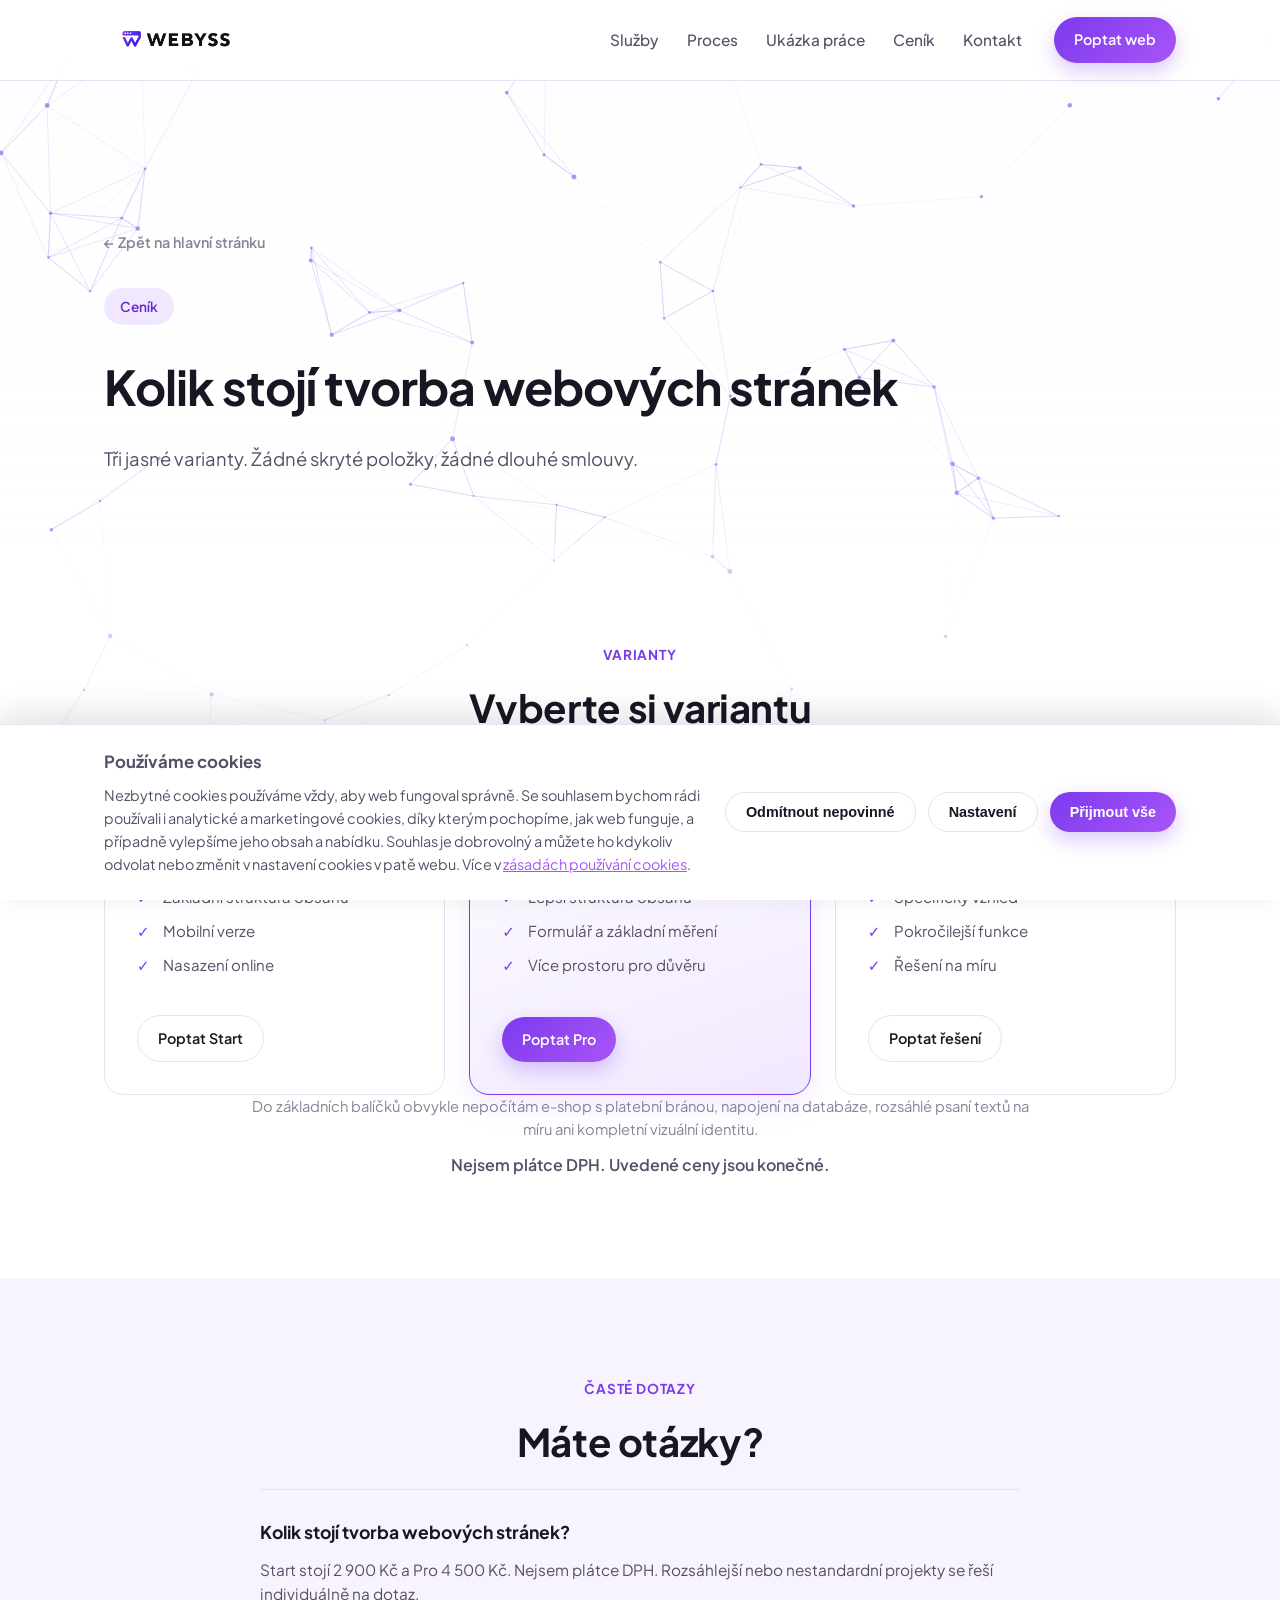
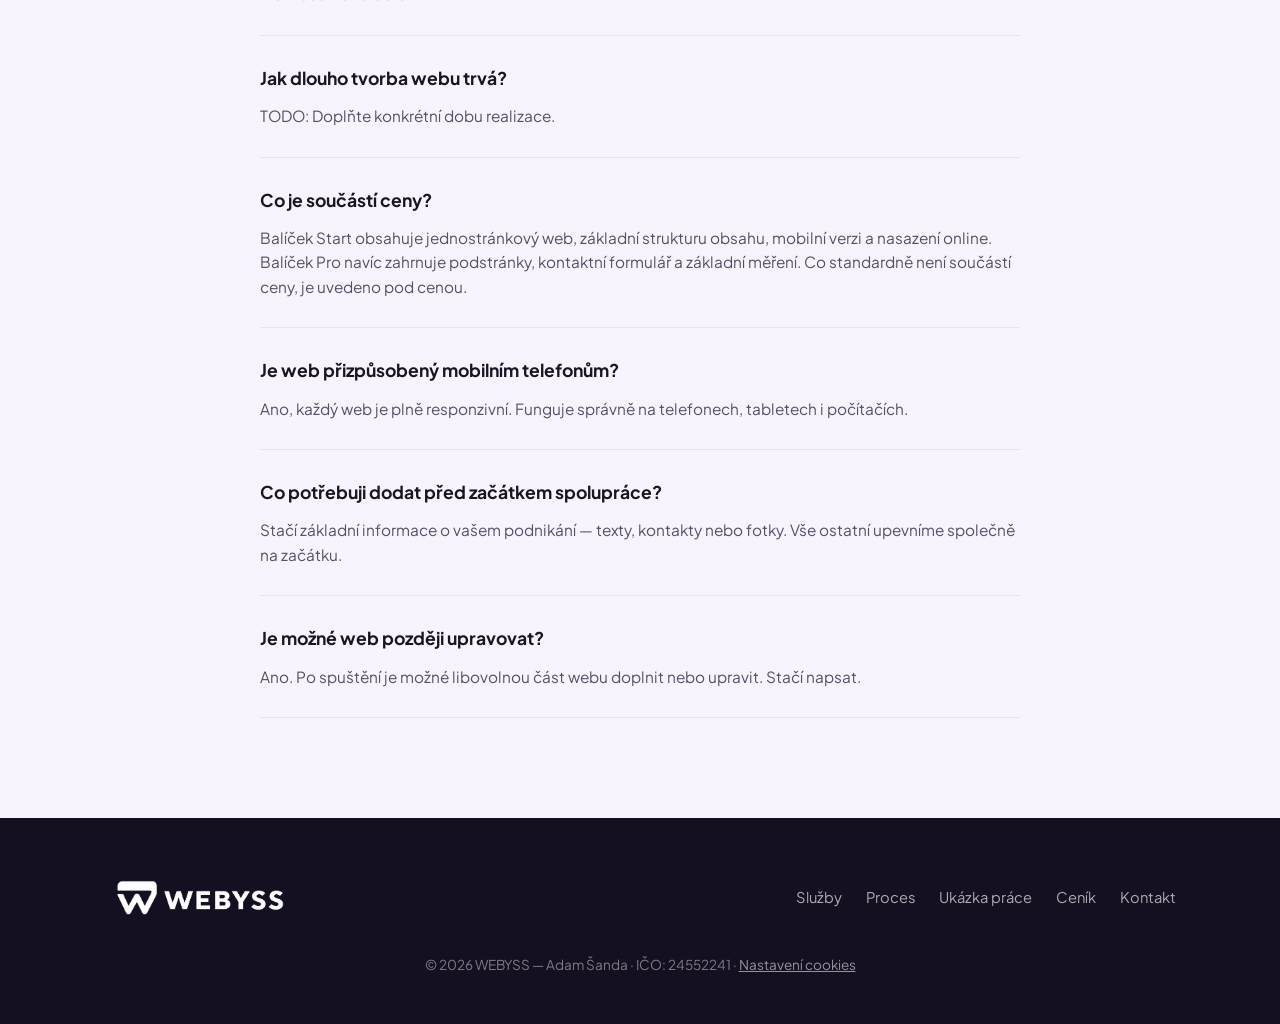
==== cenik.html @ 781b8479 "Update WEBYSS branding and favicon" ====
<!DOCTYPE html>
<html lang="cs">
<head>
<meta charset="UTF-8">
<meta name="viewport" content="width=device-width, initial-scale=1.0">
<title>Ceník tvorby webových stránek | WEBYSS</title>
<meta name="description" content="Přehledný ceník tvorby webových stránek — Start od 2 900 Kč, Pro od 4 500 Kč a řešení na míru. Nejsem plátce DPH.">
<link rel="canonical" href="https://webyss.cz/cenik.html">
<link rel="icon" href="favicon.ico" sizes="any">
<meta property="og:type" content="website">
<meta property="og:site_name" content="WEBYSS">
<meta property="og:title" content="Ceník tvorby webových stránek | WEBYSS">
<meta property="og:description" content="Přehledný ceník tvorby webových stránek — Start od 2 900 Kč, Pro od 4 500 Kč a řešení na míru. Nejsem plátce DPH.">
<meta property="og:url" content="https://webyss.cz/cenik.html">
<meta property="og:image" content="https://webyss.cz/logo-full.png">
<meta property="og:locale" content="cs_CZ">
<meta name="twitter:card" content="summary_large_image">
<meta name="twitter:title" content="Ceník tvorby webových stránek | WEBYSS">
<meta name="twitter:description" content="Přehledný ceník tvorby webových stránek — Start od 2 900 Kč, Pro od 4 500 Kč a řešení na míru. Nejsem plátce DPH.">
<meta name="twitter:image" content="https://webyss.cz/logo-full.png">
<link rel="preconnect" href="https://fonts.googleapis.com">
<link rel="preconnect" href="https://fonts.gstatic.com" crossorigin>
<link rel="preload" href="https://fonts.googleapis.com/css2?family=Plus+Jakarta+Sans:wght@400;500;600;700;800&display=swap" as="style" onload="this.onload=null;this.rel='stylesheet'">
<noscript><link rel="stylesheet" href="https://fonts.googleapis.com/css2?family=Plus+Jakarta+Sans:wght@400;500;600;700;800&display=swap"></noscript>
<link rel="stylesheet" href="styles.css">
<script type="application/ld+json">
{
  "@context": "https://schema.org",
  "@graph": [
    {
      "@type": "BreadcrumbList",
      "itemListElement": [
        {"@type": "ListItem", "position": 1, "name": "WEBYSS", "item": "https://webyss.cz/"},
        {"@type": "ListItem", "position": 2, "name": "Ceník", "item": "https://webyss.cz/cenik.html"}
      ]
    },
    {
      "@type": "OfferCatalog",
      "name": "Ceník tvorby webových stránek",
      "provider": {"@id": "https://webyss.cz/#business"},
      "url": "https://webyss.cz/cenik.html",
      "itemListElement": [
        {
          "@type": "Offer",
          "name": "Start",
          "description": "Jednostránkový web, základní struktura obsahu, mobilní verze, nasazení online",
          "priceSpecification": {
            "@type": "PriceSpecification",
            "price": "2900",
            "priceCurrency": "CZK",
            "valueAddedTaxIncluded": true
          }
        },
        {
          "@type": "Offer",
          "name": "Pro",
          "description": "Homepage a podstránky, lepší struktura obsahu, formulář, základní měření a více prostoru pro důvěru",
          "priceSpecification": {
            "@type": "PriceSpecification",
            "price": "4500",
            "priceCurrency": "CZK",
            "valueAddedTaxIncluded": true
          }
        },
        {
          "@type": "Offer",
          "name": "Individuál",
          "description": "Více stránek, specifický vzhled, pokročilejší funkce, řešení na míru"
        }
      ]
    },
    {
      "@type": "FAQPage",
      "url": "https://webyss.cz/cenik.html",
      "mainEntity": [
        {
          "@type": "Question",
          "name": "Kolik stojí tvorba webových stránek?",
          "acceptedAnswer": {
            "@type": "Answer",
            "text": "Start stojí 2 900 Kč a Pro 4 500 Kč. Nejsem plátce DPH. Individuální řešení jsou na dotaz."
          }
        },
        {
          "@type": "Question",
          "name": "Jak dlouho tvorba webu trvá?",
          "acceptedAnswer": {
            "@type": "Answer",
            "text": "TODO: Doplňte konkrétní dobu realizace."
          }
        },
        {
          "@type": "Question",
          "name": "Co je součástí ceny?",
          "acceptedAnswer": {
            "@type": "Answer",
            "text": "Balíček Start obsahuje jednostránkový web, základní strukturu obsahu, mobilní verzi a nasazení online. Balíček Pro navíc zahrnuje podstránky, kontaktní formulář a základní měření."
          }
        },
        {
          "@type": "Question",
          "name": "Je web přizpůsobený mobilním telefonům?",
          "acceptedAnswer": {
            "@type": "Answer",
            "text": "Ano, každý web je plně responzivní a funguje správně na telefonech, tabletech i počítačích."
          }
        },
        {
          "@type": "Question",
          "name": "Co potřebuji dodat před začátkem spolupráce?",
          "acceptedAnswer": {
            "@type": "Answer",
            "text": "Stačí zaslat texty, kontakty, fotky nebo jen základní informace o vašem podnikání."
          }
        },
        {
          "@type": "Question",
          "name": "Je možné web později upravovat?",
          "acceptedAnswer": {
            "@type": "Answer",
            "text": "Ano, po spuštění je možné web doplnit nebo přepsat libovolnou část. Stačí napsat."
          }
        }
      ]
    }
  ]
}
</script>
</head>
<body>

<canvas id="network-bg" aria-hidden="true"></canvas>

<header class="site-header" id="top">
  <div class="container header-inner">
    <a href="/" class="logo" aria-label="WEBYSS">
      <img class="logo-image logo-image-compact" src="logo-full-compact.png" alt="WEBYSS" width="240" height="64" decoding="async">
    </a>
    <nav class="main-nav" id="main-nav">
      <a href="sluzby.html">Služby</a>
      <a href="proces.html">Proces</a>
      <a href="/#ukazka">Ukázka práce</a>
      <a href="cenik.html">Ceník</a>
      <a href="/#kontakt">Kontakt</a>
    </nav>
    <a href="/#kontakt" class="btn btn-primary btn-small header-cta">Poptat web</a>
    <button class="nav-toggle" id="nav-toggle" aria-label="Otevřít menu" aria-expanded="false">
      <span></span><span></span><span></span>
    </button>
  </div>
</header>

<main>

  <!-- ÚVOD STRÁNKY -->
  <section class="page-header">
    <div class="container">
      <a href="/" class="back-link">← Zpět na hlavní stránku</a>
      <p class="eyebrow">Ceník</p>
      <h1>Kolik stojí tvorba webových stránek</h1>
      <p class="hero-lead">
        Tři jasné varianty. Žádné skryté položky, žádné dlouhé smlouvy.
      </p>
    </div>
  </section>

  <!-- CENÍK -->
  <section class="section">
    <div class="container">
      <p class="section-tag center">Varianty</p>
      <h2 class="center">Vyberte si variantu</h2>
      <div class="grid grid-3 pricing">
        <div class="card price-card">
          <h3>Start</h3>
          <p class="price">2 900 Kč <span></span></p>
          <ul class="check-list">
            <li>Jednostránkový web</li>
            <li>Základní struktura obsahu</li>
            <li>Mobilní verze</li>
            <li>Nasazení online</li>
          </ul>
          <a href="/#kontakt" class="btn btn-ghost btn-small">Poptat Start</a>
        </div>
        <div class="card price-card price-featured">
          <span class="badge">Nejčastější volba</span>
          <h3>Pro</h3>
          <p class="price">4 500 Kč <span></span></p>
          <ul class="check-list">
            <li>Homepage + podstránky</li>
            <li>Lepší struktura obsahu</li>
            <li>Formulář a základní měření</li>
            <li>Více prostoru pro důvěru</li>
          </ul>
          <a href="/#kontakt" class="btn btn-primary btn-small">Poptat Pro</a>
        </div>
        <div class="card price-card">
          <h3>Individuál</h3>
          <p class="price">Na dotaz</p>
          <ul class="check-list">
            <li>Více stránek</li>
            <li>Specifický vzhled</li>
            <li>Pokročilejší funkce</li>
            <li>Řešení na míru</li>
          </ul>
          <a href="/#kontakt" class="btn btn-ghost btn-small">Poptat řešení</a>
        </div>
      </div>
      <p class="not-included">
        Do základních balíčků obvykle nepočítám e-shop s platební bránou, napojení
        na databáze, rozsáhlé psaní textů na míru ani kompletní vizuální identitu.
      </p>
      <p class="pricing-note">Nejsem plátce DPH. Uvedené ceny jsou konečné.</p>
    </div>
  </section>
  <!-- FAQ -->
  <section class="section section-alt" id="faq">
    <div class="container">
      <p class="section-tag center">Časté dotazy</p>
      <h2 class="center">Máte otázky?</h2>
      <div class="faq-list">
        <div class="faq-item">
          <h3>Kolik stojí tvorba webových stránek?</h3>
          <p>Start stojí 2 900 Kč a Pro 4 500 Kč. Nejsem plátce DPH. Rozsáhlejší nebo nestandardní projekty se řeší individuálně na dotaz.</p>
        </div>
        <div class="faq-item">
          <h3>Jak dlouho tvorba webu trvá?</h3>
          <p>TODO: Doplňte konkrétní dobu realizace.</p>
        </div>
        <div class="faq-item">
          <h3>Co je součástí ceny?</h3>
          <p>Balíček Start obsahuje jednostránkový web, základní strukturu obsahu, mobilní verzi a nasazení online. Balíček Pro navíc zahrnuje podstránky, kontaktní formulář a základní měření. Co standardně není součástí ceny, je uvedeno pod cenou.</p>
        </div>
        <div class="faq-item">
          <h3>Je web přizpůsobený mobilním telefonům?</h3>
          <p>Ano, každý web je plně responzivní. Funguje správně na telefonech, tabletech i počítačích.</p>
        </div>
        <div class="faq-item">
          <h3>Co potřebuji dodat před začátkem spolupráce?</h3>
          <p>Stačí základní informace o vašem podnikání — texty, kontakty nebo fotky. Vše ostatní upevníme společně na začátku.</p>
        </div>
        <div class="faq-item">
          <h3>Je možné web později upravovat?</h3>
          <p>Ano. Po spuštění je možné libovolnou část webu doplnit nebo upravit. Stačí napsat.</p>
        </div>
      </div>
    </div>
  </section>
</main>

<footer class="site-footer">
  <div class="container footer-inner">
    <a href="/" class="logo" aria-label="WEBYSS">
      <img class="logo-image logo-image-full" src="logo-full.png" alt="WEBYSS" width="480" height="128" decoding="async">
    </a>
    <nav class="footer-nav">
      <a href="sluzby.html">Služby</a>
      <a href="proces.html">Proces</a>
      <a href="/#ukazka">Ukázka práce</a>
      <a href="cenik.html">Ceník</a>
      <a href="/#kontakt">Kontakt</a>
    </nav>
    <p class="footer-meta">
      © 2026 WEBYSS — Adam Šanda · IČO: 24552241
      · <button type="button" class="footer-link-btn" id="open-cookie-settings">Nastavení cookies</button>
    </p>
  </div>
</footer>

<!-- COOKIE LIŠTA -->
<div class="cookie-banner" id="cookie-banner" role="dialog" aria-live="polite" aria-labelledby="cookie-banner-title" hidden>
  <div class="cookie-banner-inner">
    <div class="cookie-banner-text">
      <p id="cookie-banner-title" class="cookie-banner-title"><strong>Používáme cookies</strong></p>
      <p>
        Nezbytné cookies používáme vždy, aby web fungoval správně. Se souhlasem
        bychom rádi používali i analytické a marketingové cookies, díky kterým
        pochopíme, jak web funguje, a případně vylepšíme jeho obsah a nabídku.
        Souhlas je dobrovolný a můžete ho kdykoliv odvolat nebo změnit v
        nastavení cookies v patě webu. Více v
        <button type="button" class="link-btn" id="open-cookie-details">zásadách používání cookies</button>.
      </p>
    </div>
    <div class="cookie-banner-actions">
      <button type="button" class="btn btn-ghost btn-small" id="cookie-reject">Odmítnout nepovinné</button>
      <button type="button" class="btn btn-ghost btn-small" id="cookie-settings">Nastavení</button>
      <button type="button" class="btn btn-primary btn-small" id="cookie-accept">Přijmout vše</button>
    </div>
  </div>
</div>

<!-- MODÁL S PODROBNÝM NASTAVENÍM -->
<div class="cookie-modal-overlay" id="cookie-modal-overlay" hidden>
  <div class="cookie-modal" role="dialog" aria-modal="true" aria-labelledby="cookie-modal-title">
    <button type="button" class="cookie-modal-close" id="cookie-modal-close" aria-label="Zavřít nastavení cookies">✕</button>
    <p id="cookie-modal-title" class="cookie-modal-title">Nastavení cookies</p>
    <p>
      Vyberte si, které kategorie cookies nám povolíte. Nezbytné cookies nejde
      vypnout, protože bez nich by web nefungoval správně.
    </p>

    <div class="cookie-category">
      <div class="cookie-category-head">
        <label class="switch">
          <input type="checkbox" checked disabled>
          <span class="switch-slider"></span>
        </label>
        <div>
          <p class="cookie-category-title">Nezbytné cookies</p>
          <p>Umožňují základní fungování webu (např. zapamatování vaší volby ohledně cookies). Vždy aktivní.</p>
        </div>
      </div>
    </div>

    <div class="cookie-category">
      <div class="cookie-category-head">
        <label class="switch">
          <input type="checkbox" id="consent-analytics">
          <span class="switch-slider"></span>
        </label>
        <div>
          <p class="cookie-category-title">Analytické cookies</p>
          <p>Pomáhají nám anonymně pochopit návštěvnost a chování na webu, abychom ho mohli zlepšovat.</p>
        </div>
      </div>
    </div>

    <div class="cookie-category">
      <div class="cookie-category-head">
        <label class="switch">
          <input type="checkbox" id="consent-marketing">
          <span class="switch-slider"></span>
        </label>
        <div>
          <p class="cookie-category-title">Marketingové cookies</p>
          <p>Slouží k zobrazování relevantnější nabídky a měření účinnosti případné reklamy.</p>
        </div>
      </div>
    </div>

    <details class="cookie-details" id="cookie-details-panel">
      <summary>Zásady používání cookies</summary>
      <p>
        Cookies jsou malé textové soubory, které si při návštěvě webu ukládá
        váš prohlížeč. Slouží k tomu, aby si web zapamatoval vaše nastavení
        nebo abychom mohli anonymně vyhodnocovat návštěvnost.
      </p>
      <p>
        <strong>Nezbytné:</strong> uchovávají pouze vaši volbu ohledně cookies
        (lokálně ve vašem prohlížeči) a nejsou předávány třetím stranám.
      </p>
      <p>
        <strong>Analytické / marketingové:</strong> aktivují se pouze s vaším
        souhlasem a mohou zahrnovat nástroje třetích stran (např. Google
        Analytics). Souhlas můžete kdykoliv odvolat tlačítkem „Nastavení
        cookies“ v patě webu.
      </p>
      <p>
        Provozovatelem webu a správcem údajů je Adam Šanda, IČO: 24552241,
        kontakt: <a href="mailto:webyswebys@gmail.com">webyswebys@gmail.com</a>.
      </p>
    </details>

    <div class="cookie-modal-actions">
      <button type="button" class="btn btn-ghost btn-small" id="cookie-reject-modal">Odmítnout nepovinné</button>
      <button type="button" class="btn btn-primary btn-small" id="cookie-save">Uložit nastavení</button>
    </div>
  </div>
</div>

<script src="script.js"></script>
</body>
</html>
---- styles.css ----
/* ==================================================
  WEBYSS — one page site
   Light, minimalist, purple accent
================================================== */

:root {
  --purple: #7c3aed;
  --purple-dark: #6926d1;
  --purple-light: #a855f7;
  --purple-tint: #f1e8ff;
  --teal: #14b8a6;
  --ink: #1a1523;
  --ink-soft: #574f66;
  --muted: #8a8296;
  --bg: #ffffff;
  --bg-alt: #f4eefc;
  --bg-dark: #150f22;
  --border: #e8e1f4;
  --shadow: 0 10px 30px rgba(124, 58, 237, 0.1);
  --radius: 20px;
  --max-width: 1120px;
  --font: "Plus Jakarta Sans", system-ui, -apple-system, Segoe UI, Roboto, sans-serif;
}

* { box-sizing: border-box; }

html { scroll-behavior: smooth; }

body {
  margin: 0;
  font-family: var(--font);
  color: var(--ink);
  background: var(--bg);
  line-height: 1.6;
  -webkit-font-smoothing: antialiased;
  position: relative;
}

/* Floating network / "web" canvas — fixed to the viewport so it shows
   through every translucent section across the whole site, not just the hero */
#network-bg {
  position: fixed;
  inset: 0;
  width: 100%;
  height: 100%;
  z-index: 0;
  pointer-events: none;
}

img { max-width: 100%; display: block; }

a { color: inherit; text-decoration: none; }

.container {
  max-width: var(--max-width);
  margin: 0 auto;
  padding: 0 24px;
}

.accent { color: var(--purple); }

/* -------------------- Buttons -------------------- */

.btn {
  display: inline-flex;
  align-items: center;
  justify-content: center;
  gap: 8px;
  padding: 15px 28px;
  border-radius: 999px;
  font-weight: 600;
  font-size: 0.98rem;
  border: none;
  cursor: pointer;
  transition: transform 0.15s ease, box-shadow 0.15s ease, background 0.15s ease;
  white-space: nowrap;
}

.btn-small { padding: 11px 20px; font-size: 0.9rem; }

.btn-primary {
  background: linear-gradient(135deg, var(--purple), var(--purple-light));
  color: #fff;
  box-shadow: 0 8px 20px rgba(124, 58, 237, 0.28);
}

.btn-primary:hover {
  transform: translateY(-2px);
  box-shadow: 0 12px 26px rgba(124, 58, 237, 0.35);
}

.btn-ghost {
  background: #fff;
  color: var(--ink);
  border: 1.5px solid var(--border);
}

.btn-ghost:hover {
  border-color: var(--purple);
  color: var(--purple);
  transform: translateY(-2px);
}

/* -------------------- Header -------------------- */

.site-header {
  position: sticky;
  top: 0;
  z-index: 100;
  background: rgba(255, 255, 255, 0.85);
  backdrop-filter: blur(10px);
  border-bottom: 1px solid var(--border);
}

.header-inner {
  display: flex;
  align-items: center;
  gap: 24px;
  padding-top: 16px;
  padding-bottom: 16px;
}

.logo {
  display: flex;
  align-items: center;
  width: 180px;
  height: 48px;
  margin-right: auto;
}

.logo-image {
  width: 100%;
  height: 100%;
  object-fit: contain;
  object-position: left center;
}

.main-nav {
  display: flex;
  gap: 28px;
}

.main-nav a {
  font-weight: 500;
  color: var(--ink-soft);
  font-size: 0.96rem;
  transition: color 0.15s ease;
}

.main-nav a:hover { color: var(--purple); }

.header-cta { margin-left: 8px; }

.nav-toggle {
  display: none;
  flex-direction: column;
  justify-content: center;
  gap: 5px;
  width: 40px;
  height: 40px;
  background: none;
  border: 1.5px solid var(--border);
  border-radius: 10px;
  cursor: pointer;
}

.nav-toggle span {
  width: 18px;
  height: 2px;
  margin: 0 auto;
  background: var(--ink);
  border-radius: 2px;
}

/* -------------------- Sections -------------------- */

.section {
  padding: 100px 0;
  position: relative;
  z-index: 1;
  background: rgba(255, 255, 255, 0.62);
}

.section-alt {
  background: rgba(244, 238, 252, 0.62);
}

.section-tag {
  color: var(--purple);
  font-weight: 700;
  font-size: 0.85rem;
  letter-spacing: 0.06em;
  text-transform: uppercase;
  margin: 0 0 12px;
}

h2 {
  font-size: clamp(1.7rem, 3vw, 2.4rem);
  margin: 0 0 16px;
  letter-spacing: -0.01em;
}

.section-lead {
  color: var(--ink-soft);
  max-width: 640px;
  font-size: 1.05rem;
  margin: 0 0 48px;
}

.center { text-align: center; margin-left: auto; margin-right: auto; }

/* -------------------- Hero -------------------- */

.hero {
  position: relative;
  z-index: 1;
  padding: 150px 0 120px;
  overflow: hidden;
  background: linear-gradient(180deg, rgba(251, 249, 255, 0.22) 0%, rgba(255, 255, 255, 0.3) 100%);
}

.hero-inner {
  position: relative;
  z-index: 1;
  max-width: 780px;
}

.hero-glow {
  position: absolute;
  top: -180px;
  right: -160px;
  width: 560px;
  height: 560px;
  background: radial-gradient(circle, rgba(168, 85, 247, 0.18), transparent 70%);
  border-radius: 50%;
  z-index: 0;
}

.hero-glow-teal {
  position: absolute;
  bottom: -200px;
  left: -140px;
  width: 460px;
  height: 460px;
  background: radial-gradient(circle, rgba(20, 184, 166, 0.14), transparent 70%);
  border-radius: 50%;
  z-index: 0;
}

.eyebrow {
  display: inline-block;
  background: var(--purple-tint);
  color: var(--purple-dark);
  padding: 8px 16px;
  border-radius: 999px;
  font-size: 0.85rem;
  font-weight: 600;
  margin-bottom: 24px;
}

.hero h1 {
  font-size: clamp(2.2rem, 5vw, 3.4rem);
  line-height: 1.15;
  letter-spacing: -0.02em;
  margin: 0 0 22px;
}

.hero-lead {
  font-size: 1.15rem;
  color: var(--ink-soft);
  max-width: 620px;
  margin: 0 0 36px;
}

.hero-actions {
  display: flex;
  flex-wrap: wrap;
  gap: 16px;
}

/* -------------------- Grids / Cards -------------------- */

.grid {
  display: grid;
  gap: 24px;
}

.grid-3 {
  grid-template-columns: repeat(3, 1fr);
}

.card {
  position: relative;
  background: #fff;
  border: 1px solid var(--border);
  border-radius: var(--radius);
  padding: 32px;
  transition: transform 0.2s ease, box-shadow 0.2s ease, border-color 0.2s ease;
}

.card:hover {
  transform: translateY(-4px);
  box-shadow: var(--shadow);
  border-color: rgba(124, 58, 237, 0.25);
}

.card h3 { margin: 0 0 10px; font-size: 1.1rem; }
.card p { margin: 0; color: var(--ink-soft); font-size: 0.96rem; }

.section-alt .card { background: #fff; }

/* Page header used on the sub-pages (services, process, showcase) */

.page-header {
  position: relative;
  z-index: 1;
  padding: 150px 0 70px;
  background: linear-gradient(180deg, rgba(251, 249, 255, 0.22) 0%, rgba(255, 255, 255, 0.3) 100%);
}

.back-link {
  display: flex;
  width: fit-content;
  align-items: center;
  gap: 6px;
  color: var(--muted);
  font-size: 0.9rem;
  font-weight: 600;
  margin-bottom: 20px;
  transition: color 0.15s ease;
}

.back-link:hover { color: var(--purple); }

.page-header h1 {
  font-size: clamp(2rem, 4.5vw, 3rem);
  letter-spacing: -0.02em;
  margin: 0 0 18px;
}

.page-header .hero-lead { margin: 0; }

/* -------------------- Service list -------------------- */
/* Full-width editorial rows instead of a grid of icon cards */

.service-list {
  border-top: 1px solid var(--border);
}

.service-row {
  display: grid;
  grid-template-columns: 84px 1fr;
  gap: 32px;
  align-items: baseline;
  padding: 30px 0;
  border-bottom: 1px solid var(--border);
  transition: padding-left 0.25s ease;
}

.service-row:hover { padding-left: 12px; }

.service-num {
  font-family: "Courier New", monospace;
  font-weight: 300;
  font-size: 2rem;
  line-height: 1;
  color: var(--border);
  transition: color 0.25s ease;
}

.service-row:nth-child(even) .service-num { color: var(--border); }
.service-row:hover .service-num { color: var(--purple); }
.service-row:nth-child(even):hover .service-num { color: var(--teal); }

.service-body h3 {
  margin: 0 0 8px;
  font-size: 1.2rem;
  transition: color 0.2s ease;
}

.service-row:hover .service-body h3 { color: var(--purple); }
.service-row:nth-child(even):hover .service-body h3 { color: #0f766e; }

.service-body p {
  margin: 0;
  color: var(--ink-soft);
  max-width: 640px;
}

/* -------------------- Audience bar -------------------- */
/* Plain columns split by hairlines instead of separate boxed cards */

.audience-bar {
  display: grid;
  grid-template-columns: repeat(3, 1fr);
}

.audience-item {
  padding: 0 32px;
  border-left: 1px solid var(--border);
}

.audience-item:first-child {
  padding-left: 0;
  border-left: none;
}

.audience-item h3 { margin: 0 0 10px; font-size: 1.1rem; }
.audience-item p { margin: 0; color: var(--ink-soft); font-size: 0.95rem; }

/* -------------------- Process timeline -------------------- */

.timeline {
  position: relative;
  padding-left: 48px;
  margin-bottom: 40px;
}

.timeline::before {
  content: "";
  position: absolute;
  left: 17px;
  top: 4px;
  bottom: 4px;
  width: 2px;
  background: var(--border);
}

.timeline-item {
  position: relative;
  padding-bottom: 44px;
}

.timeline-item:last-child { padding-bottom: 0; }

.timeline-marker {
  position: absolute;
  left: -48px;
  top: 0;
  width: 36px;
  height: 36px;
  border-radius: 50%;
  background: var(--purple-tint);
  color: var(--purple-dark);
  display: flex;
  align-items: center;
  justify-content: center;
  font-weight: 800;
}

.timeline-item:nth-child(even) .timeline-marker {
  background: rgba(20, 184, 166, 0.15);
  color: #0f766e;
}

.timeline-body h3 { margin: 0 0 8px; font-size: 1.1rem; }
.timeline-body p { margin: 0; color: var(--ink-soft); font-size: 0.94rem; }

.not-included {
  text-align: center;
  color: var(--muted);
  font-size: 0.92rem;
  max-width: 780px;
  margin: 0 auto;
}

.not-included strong { color: var(--ink-soft); }

.pricing-note {
  margin: 10px 0 0;
  color: var(--ink-soft);
  font-weight: 600;
  text-align: center;
}

/* -------------------- Showcase -------------------- */

.showcase {
  position: relative;
  max-width: 880px;
  margin: 0 auto;
  padding-bottom: 70px;
}

.showcase-frame {
  border-radius: var(--radius);
  overflow: hidden;
  border: 1px solid var(--border);
  box-shadow: var(--shadow);
  background: #fff;
}

.browser-bar {
  display: flex;
  align-items: center;
  gap: 8px;
  padding: 12px 16px;
  background: var(--bg-alt);
  border-bottom: 1px solid var(--border);
}

.browser-bar .dot {
  width: 10px;
  height: 10px;
  border-radius: 50%;
  background: var(--border);
}

.browser-url {
  margin: 0 auto;
  font-size: 0.82rem;
  color: var(--muted);
  background: #fff;
  padding: 4px 12px;
  border-radius: 999px;
  border: 1px solid var(--border);
}

.browser-refresh {
  color: var(--muted);
  font-size: 0.95rem;
}

.showcase-frame iframe {
  width: 100%;
  height: 480px;
  border: none;
  display: block;
}

.showcase-preview { background: #fff; }

.showcase-mobile-card { display: none; }

/* Keep the project card close to the preview without covering its content. */
.showcase-card {
  position: relative;
  width: min(360px, calc(100% - 64px));
  margin: -24px 32px 0 auto;
  background: #fff;
  border: 1px solid var(--border);
  border-radius: var(--radius);
  box-shadow: 0 24px 50px rgba(124, 58, 237, 0.2);
  padding: 28px;
}

.showcase-avatar {
  display: inline-flex;
  align-items: center;
  justify-content: center;
  width: 44px;
  height: 44px;
  border-radius: 50%;
  background: var(--purple-tint);
  color: var(--purple-dark);
  font-weight: 800;
  font-size: 1.1rem;
  margin-bottom: 16px;
}

.showcase-card h3 { font-size: 1.15rem; margin: 0 0 8px; }
.showcase-card p { color: var(--ink-soft); font-size: 0.92rem; margin: 0 0 18px; }
.showcase-card .tags { margin: 0 0 20px; }
.showcase-card .btn { width: 100%; }

.tags {
  list-style: none;
  display: flex;
  flex-wrap: wrap;
  gap: 10px;
  padding: 0;
  margin: 0 0 24px;
}

.tags li {
  background: var(--purple-tint);
  color: var(--purple-dark);
  font-size: 0.82rem;
  font-weight: 600;
  padding: 6px 14px;
  border-radius: 999px;
}

/* -------------------- Pricing -------------------- */

.price-card {
  display: flex;
  flex-direction: column;
  position: relative;
  text-align: left;
  overflow: hidden;
}

.price-card .btn { margin-top: auto; align-self: flex-start; }

/* White (non-featured) cards echo the accent-bar reveal used on feature cards/steps */
.price-card:not(.price-featured)::before {
  content: "";
  position: absolute;
  left: 0;
  top: 0;
  bottom: 0;
  width: 3px;
  background: var(--purple);
  transform: scaleY(0);
  transform-origin: bottom;
  transition: transform 0.35s cubic-bezier(0.4, 0, 0.2, 1);
}

.price-card:not(.price-featured):hover::before {
  transform: scaleY(1);
  transform-origin: top;
}

.price-card:not(.price-featured) h3 {
  transition: color 0.2s ease;
}

.price-card:not(.price-featured):hover h3 {
  color: var(--purple);
}

.price-featured {
  border: 1.5px solid var(--purple);
  box-shadow: var(--shadow);
  background: linear-gradient(160deg, #fff, var(--purple-tint));
  overflow: visible;
}

.badge {
  position: absolute;
  top: -14px;
  left: 32px;
  background: linear-gradient(135deg, var(--purple), var(--purple-light));
  color: #fff;
  font-size: 0.75rem;
  font-weight: 700;
  padding: 6px 14px;
  border-radius: 999px;
}

.price {
  font-size: 1.8rem;
  font-weight: 800;
  margin: 4px 0 20px;
}

.price span {
  font-size: 0.95rem;
  font-weight: 500;
  color: var(--muted);
}

.check-list {
  list-style: none;
  padding: 0;
  margin: 0 0 28px;
  color: var(--ink-soft);
  font-size: 0.94rem;
}

.check-list li {
  padding-left: 26px;
  position: relative;
  margin-bottom: 10px;
}

.check-list li::before {
  content: "✓";
  position: absolute;
  left: 0;
  color: var(--purple);
  font-weight: 800;
}

/* -------------------- Contact -------------------- */

.contact-inner {
  display: grid;
  grid-template-columns: 1fr 1fr;
  gap: 56px;
  align-items: start;
}

.contact-text p { color: var(--ink-soft); max-width: 480px; }

.contact-facts {
  list-style: none;
  padding: 0;
  margin: 24px 0 32px;
  display: flex;
  flex-direction: column;
  gap: 10px;
  font-weight: 600;
  color: var(--ink);
}

.contact-links {
  display: flex;
  flex-wrap: wrap;
  gap: 14px;
}

.contact-form {
  background: var(--bg-alt);
  border: 1px solid var(--border);
  border-radius: var(--radius);
  padding: 40px 36px;
  display: flex;
  flex-direction: column;
  gap: 30px;
}

.field {
  display: flex;
  flex-direction: column;
  gap: 10px;
}

.field-head {
  display: flex;
  align-items: baseline;
  gap: 10px;
}

.field-index {
  font-family: "Courier New", monospace;
  font-size: 0.78rem;
  letter-spacing: 0.1em;
  color: var(--muted);
}

.field label {
  font-weight: 600;
  font-size: 0.92rem;
  color: var(--ink-soft);
}

.contact-form input,
.contact-form textarea {
  font-family: var(--font);
  font-size: 1.05rem;
  padding: 8px 2px 12px;
  border: none;
  border-bottom: 1.5px solid var(--border);
  border-radius: 0;
  background: transparent;
  color: var(--ink);
  resize: vertical;
  transition: border-color 0.2s ease;
}

.contact-form input:focus,
.contact-form textarea:focus {
  outline: none;
  border-color: var(--purple);
}

.field-accent-teal .field-index { color: var(--teal); }

.field-accent-teal textarea:focus {
  border-color: var(--teal);
}

.form-note {
  font-size: 0.82rem;
  color: var(--muted);
  margin: 0;
}

.form-note.form-note-ok { color: var(--teal); font-weight: 600; }
.form-note.form-note-error { color: #d1345b; font-weight: 600; }

/* Honeypot — invisible to people, catches basic bots that fill every field */
.hp-field {
  position: absolute;
  left: -9999px;
  width: 1px;
  height: 1px;
  overflow: hidden;
}

.contact-form button[disabled] {
  opacity: 0.6;
  cursor: not-allowed;
  transform: none;
}



/* -------------------- Footer -------------------- */

.site-footer {
  padding: 48px 0;
  background: var(--bg-dark);
  color: rgba(255, 255, 255, 0.7);
  position: relative;
  z-index: 1;
}

.site-footer .logo {
  width: 240px;
  height: 64px;
}

.site-footer .logo-image {
  filter: brightness(0) invert(1);
}

.footer-inner {
  display: flex;
  flex-wrap: wrap;
  align-items: center;
  gap: 24px;
  justify-content: space-between;
}

.footer-nav {
  display: flex;
  gap: 24px;
  font-size: 0.92rem;
  color: rgba(255, 255, 255, 0.65);
}

.footer-nav a:hover { color: #fff; }

.footer-meta {
  font-size: 0.85rem;
  color: rgba(255, 255, 255, 0.45);
  margin: 0;
  width: 100%;
  text-align: center;
  order: 3;
}

/* -------------------- Responsive -------------------- */

@media (max-width: 900px) {
  .main-nav, .header-cta { display: none; }
  .nav-toggle { display: flex; }

  .site-header.nav-open .main-nav {
    display: flex;
    flex-direction: column;
    position: absolute;
    top: 100%;
    left: 0;
    right: 0;
    background: #fff;
    padding: 20px 24px;
    gap: 16px;
    border-bottom: 1px solid var(--border);
  }

  .site-header.nav-open .header-cta {
    display: inline-flex;
    position: absolute;
    top: calc(100% + 210px);
    left: 24px;
  }

  .grid-3 { grid-template-columns: 1fr; }
  .contact-inner { grid-template-columns: 1fr; }
  .audience-bar { grid-template-columns: 1fr; gap: 24px; }
  .audience-item {
    padding: 0 0 0 20px;
    border-left: 1px solid var(--border);
  }
  .audience-item:first-child { padding-left: 20px; border-left: 1px solid var(--border); }
  .showcase-card {
    position: static;
    width: auto;
    margin: 20px 16px 0;
  }
  .showcase { padding-bottom: 0; }
}

@media (max-width: 560px) {
  .section { padding: 70px 0; }
  .hero { padding: 110px 0 70px; }
  .page-header { padding: 120px 0 50px; }
  .hero-actions .btn { width: 100%; }
  .footer-inner { justify-content: center; text-align: center; }
  .service-row { grid-template-columns: 1fr; gap: 8px; }
  .service-num { font-size: 1.4rem; }

  #ukazka h2,
  #ukazka .section-lead {
    display: none;
  }

  .showcase {
    width: 100%;
  }

  .showcase-frame,
  .showcase-card {
    display: none;
  }

  .showcase-mobile-card {
    display: block;
  }

  .showcase-mobile-cover {
    position: relative;
    height: min(132vw, 620px);
    overflow: hidden;
    border-radius: 28px;
    background: #26221f;
    box-shadow: 0 18px 40px rgba(36, 24, 58, 0.2);
  }

  .showcase-mobile-cover img {
    display: block;
    width: 100%;
    height: 100%;
    object-fit: cover;
    object-position: center;
  }

  .showcase-mobile-gradient {
    position: absolute;
    inset: 0;
    background: linear-gradient(180deg, rgba(12, 10, 11, 0) 45%, rgba(12, 10, 11, 0.88) 100%);
  }

  .showcase-mobile-copy {
    position: absolute;
    left: 28px;
    right: 24px;
    bottom: 28px;
    color: #fff;
  }

  .showcase-mobile-copy h3 {
    margin: 0 0 10px;
    font-size: clamp(1.9rem, 8vw, 2.8rem);
    line-height: 1.08;
    color: #fff;
  }

  .showcase-mobile-copy p {
    margin: 0;
    color: rgba(255, 255, 255, 0.78);
    font-size: 0.95rem;
  }

  .showcase-mobile-btn {
    display: flex;
    align-items: center;
    justify-content: center;
    gap: 10px;
    width: min(318px, calc(100% - 64px));
    min-height: 56px;
    margin: 40px auto 0;
    border-radius: 8px;
    background: linear-gradient(135deg, var(--purple), var(--purple-light));
    box-shadow: 0 14px 28px rgba(124, 58, 237, 0.26);
    color: #fff;
    font-weight: 700;
    text-align: center;
  }

  .showcase-mobile-btn span {
    font-size: 1.35rem;
    line-height: 1;
  }

  .showcase-frame {
    border-radius: 18px;
  }

  .browser-bar {
    padding: 10px 12px;
  }

  .browser-bar .dot {
    width: 8px;
    height: 8px;
  }

  .browser-url {
    max-width: calc(100% - 72px);
    overflow: hidden;
    text-overflow: ellipsis;
    white-space: nowrap;
    font-size: 0.72rem;
    padding: 4px 9px;
  }

  .showcase-frame iframe {
    height: 360px;
  }

  .showcase-card {
    margin: 16px 8px 0;
    padding: 22px 20px 20px;
    border-radius: 18px;
  }

  .showcase-avatar {
    width: 38px;
    height: 38px;
    margin-bottom: 12px;
  }

  .showcase-card h3 {
    font-size: 1.05rem;
  }

  .showcase-card p {
    font-size: 0.9rem;
    line-height: 1.55;
  }

  .showcase-card .tags {
    gap: 7px;
    margin-bottom: 18px;
  }

  .showcase-card .btn {
    width: 100%;
  }
}

/* -------------------- FAQ -------------------- */

.faq-list {
  max-width: 760px;
  margin: 0 auto;
}

.faq-item {
  border-bottom: 1px solid var(--border);
  padding: 28px 0;
}

.faq-item:first-child {
  border-top: 1px solid var(--border);
}

.faq-item h3 {
  font-size: 1.1rem;
  margin: 0 0 12px;
  color: var(--ink);
}

.faq-item p {
  margin: 0;
  color: var(--ink-soft);
  font-size: 0.96rem;
}

/* -------------------- Cookie consent -------------------- */

.link-btn,
.footer-link-btn {
  background: none;
  border: none;
  padding: 0;
  font: inherit;
  color: var(--purple-light);
  text-decoration: underline;
  cursor: pointer;
}

.footer-link-btn {
  color: rgba(255, 255, 255, 0.55);
}

.footer-link-btn:hover,
.link-btn:hover {
  color: var(--purple);
}

.cookie-banner {
  position: fixed;
  left: 0;
  right: 0;
  bottom: 0;
  z-index: 300;
  background: #fff;
  border-top: 1px solid var(--border);
  box-shadow: 0 -10px 30px rgba(21, 15, 34, 0.12);
  animation: cookie-slide-up 0.35s ease;
}

@keyframes cookie-slide-up {
  from { transform: translateY(100%); }
  to { transform: translateY(0); }
}

.cookie-banner-inner {
  max-width: var(--max-width);
  margin: 0 auto;
  padding: 24px;
  display: flex;
  flex-wrap: wrap;
  align-items: center;
  gap: 24px;
  justify-content: space-between;
}

.cookie-banner-text { flex: 1 1 420px; }

.cookie-banner-text .cookie-banner-title {
  font-size: 1.05rem;
  margin: 0 0 8px;
  font-weight: 700;
}

.cookie-banner-text p {
  margin: 0;
  font-size: 0.9rem;
  color: var(--ink-soft);
}

.cookie-banner-actions {
  display: flex;
  flex-wrap: wrap;
  gap: 12px;
  flex: 0 0 auto;
}

.cookie-modal-overlay {
  position: fixed;
  inset: 0;
  z-index: 400;
  background: rgba(21, 15, 34, 0.55);
  display: flex;
  align-items: center;
  justify-content: center;
  padding: 24px;
}

.cookie-modal-overlay[hidden],
.cookie-banner[hidden] {
  display: none;
}

.cookie-modal {
  position: relative;
  background: #fff;
  border-radius: var(--radius);
  max-width: 560px;
  width: 100%;
  max-height: 85vh;
  overflow-y: auto;
  padding: 40px;
  box-shadow: var(--shadow);
}

.cookie-modal .cookie-modal-title {
  font-size: 1.4rem;
  margin: 0 0 12px;
  font-weight: 700;
}

.cookie-modal > p {
  color: var(--ink-soft);
  font-size: 0.95rem;
  margin: 0 0 24px;
}

.cookie-modal-close {
  position: absolute;
  top: 20px;
  right: 20px;
  width: 34px;
  height: 34px;
  border-radius: 999px;
  border: 1.5px solid var(--border);
  background: #fff;
  cursor: pointer;
  font-size: 0.9rem;
  color: var(--ink-soft);
}

.cookie-modal-close:hover { border-color: var(--purple); color: var(--purple); }

.cookie-category {
  border-top: 1px solid var(--border);
  padding: 18px 0;
}

.cookie-category-head {
  display: flex;
  gap: 16px;
  align-items: flex-start;
}

.cookie-category-title {
  margin: 0 0 6px;
  font-size: 1rem;
  font-weight: 700;
}

.cookie-category-head p {
  margin: 0;
  font-size: 0.88rem;
  color: var(--ink-soft);
}

.switch {
  position: relative;
  display: inline-block;
  width: 42px;
  height: 24px;
  flex: none;
}

.switch input {
  opacity: 0;
  width: 0;
  height: 0;
}

.switch-slider {
  position: absolute;
  inset: 0;
  background: var(--border);
  border-radius: 999px;
  cursor: pointer;
  transition: background 0.2s ease;
}

.switch-slider::before {
  content: "";
  position: absolute;
  width: 18px;
  height: 18px;
  left: 3px;
  top: 3px;
  background: #fff;
  border-radius: 50%;
  transition: transform 0.2s ease;
  box-shadow: 0 1px 3px rgba(0, 0, 0, 0.25);
}

.switch input:checked + .switch-slider {
  background: var(--purple);
}

.switch input:checked + .switch-slider::before {
  transform: translateX(18px);
}

.switch input:disabled + .switch-slider {
  background: var(--purple-light);
  opacity: 0.6;
  cursor: not-allowed;
}

.cookie-details {
  margin-top: 20px;
  border-top: 1px solid var(--border);
  padding-top: 18px;
  font-size: 0.9rem;
  color: var(--ink-soft);
}

.cookie-details summary {
  cursor: pointer;
  font-weight: 600;
  color: var(--ink);
}

.cookie-details p { margin: 10px 0 0; }

.cookie-modal-actions {
  display: flex;
  justify-content: flex-end;
  gap: 12px;
  margin-top: 28px;
}

@media (max-width: 560px) {
  .cookie-banner-inner { padding: 20px; }
  .cookie-banner-actions { width: 100%; }
  .cookie-banner-actions .btn { flex: 1; }
  .cookie-modal { padding: 28px; }
  .cookie-modal-actions { flex-wrap: wrap; }
  .cookie-modal-actions .btn { width: 100%; }
}
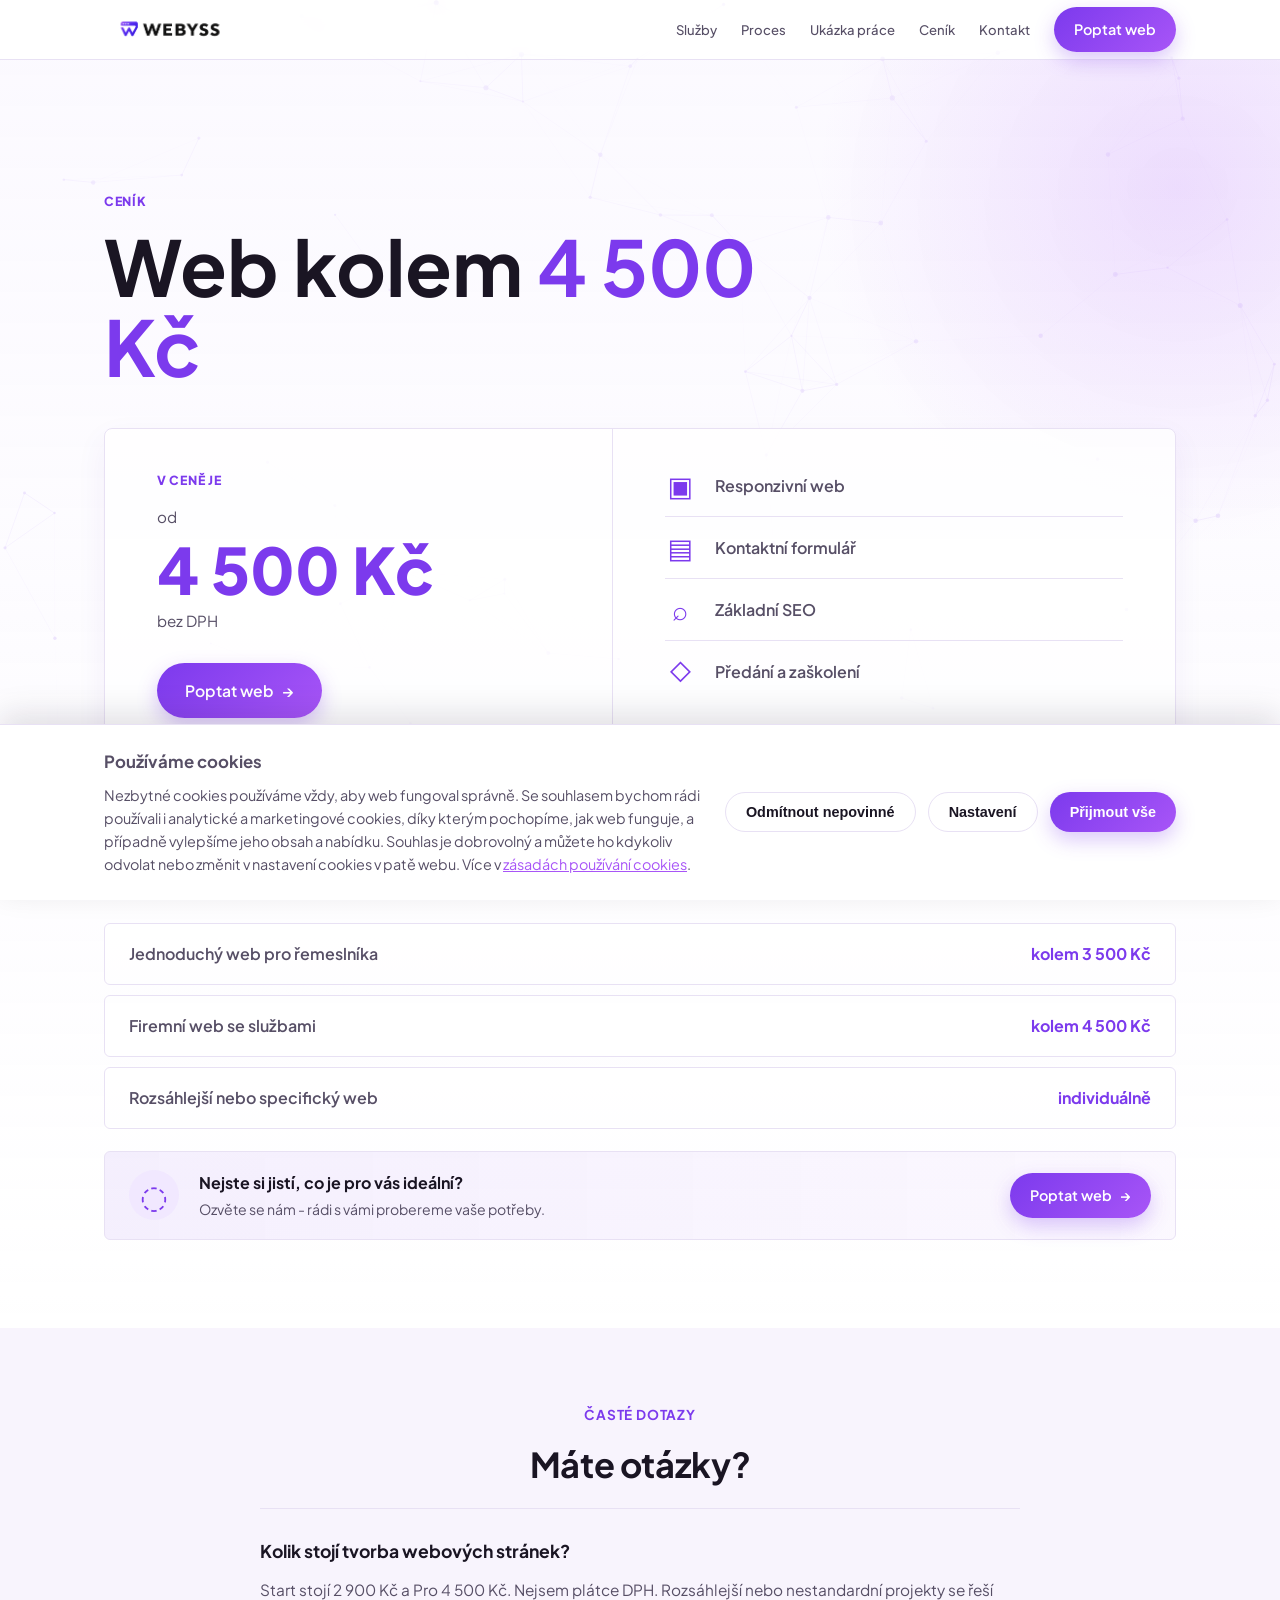
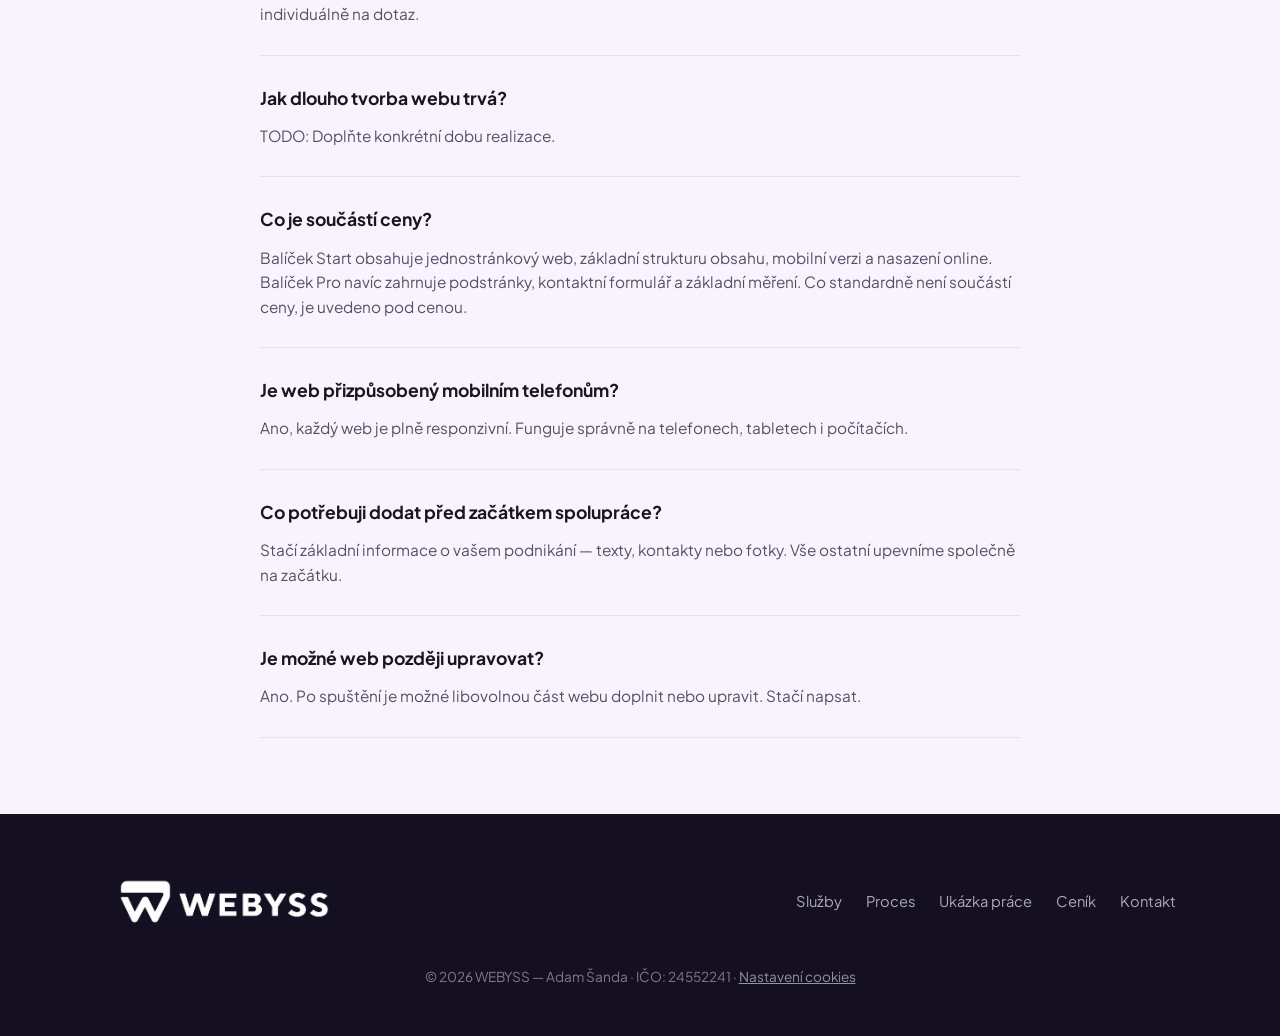
==== commit 52f93a64: "Refine page layouts and mobile project preview" ====
--- a/cenik.html
+++ b/cenik.html
@@ -42,30 +42,14 @@
       "itemListElement": [
         {
           "@type": "Offer",
-          "name": "Start",
-          "description": "Jednostránkový web, základní struktura obsahu, mobilní verze, nasazení online",
-          "priceSpecification": {
-            "@type": "PriceSpecification",
-            "price": "2900",
-            "priceCurrency": "CZK",
-            "valueAddedTaxIncluded": true
-          }
-        },
-        {
-          "@type": "Offer",
-          "name": "Pro",
-          "description": "Homepage a podstránky, lepší struktura obsahu, formulář, základní měření a více prostoru pro důvěru",
+          "name": "Web na míru",
+          "description": "Responzivní web, kontaktní formulář, základní SEO, předání a zaškolení.",
           "priceSpecification": {
             "@type": "PriceSpecification",
             "price": "4500",
             "priceCurrency": "CZK",
-            "valueAddedTaxIncluded": true
+            "valueAddedTaxIncluded": false
           }
-        },
-        {
-          "@type": "Offer",
-          "name": "Individuál",
-          "description": "Více stránek, specifický vzhled, pokročilejší funkce, řešení na míru"
         }
       ]
     },
@@ -73,54 +57,12 @@
       "@type": "FAQPage",
       "url": "https://webyss.cz/cenik.html",
       "mainEntity": [
-        {
-          "@type": "Question",
-          "name": "Kolik stojí tvorba webových stránek?",
-          "acceptedAnswer": {
-            "@type": "Answer",
-            "text": "Start stojí 2 900 Kč a Pro 4 500 Kč. Nejsem plátce DPH. Individuální řešení jsou na dotaz."
-          }
-        },
-        {
-          "@type": "Question",
-          "name": "Jak dlouho tvorba webu trvá?",
-          "acceptedAnswer": {
-            "@type": "Answer",
-            "text": "TODO: Doplňte konkrétní dobu realizace."
-          }
-        },
-        {
-          "@type": "Question",
-          "name": "Co je součástí ceny?",
-          "acceptedAnswer": {
-            "@type": "Answer",
-            "text": "Balíček Start obsahuje jednostránkový web, základní strukturu obsahu, mobilní verzi a nasazení online. Balíček Pro navíc zahrnuje podstránky, kontaktní formulář a základní měření."
-          }
-        },
-        {
-          "@type": "Question",
-          "name": "Je web přizpůsobený mobilním telefonům?",
-          "acceptedAnswer": {
-            "@type": "Answer",
-            "text": "Ano, každý web je plně responzivní a funguje správně na telefonech, tabletech i počítačích."
-          }
-        },
-        {
-          "@type": "Question",
-          "name": "Co potřebuji dodat před začátkem spolupráce?",
-          "acceptedAnswer": {
-            "@type": "Answer",
-            "text": "Stačí zaslat texty, kontakty, fotky nebo jen základní informace o vašem podnikání."
-          }
-        },
-        {
-          "@type": "Question",
-          "name": "Je možné web později upravovat?",
-          "acceptedAnswer": {
-            "@type": "Answer",
-            "text": "Ano, po spuštění je možné web doplnit nebo přepsat libovolnou část. Stačí napsat."
-          }
-        }
+        {"@type": "Question", "name": "Kolik stojí tvorba webových stránek?", "acceptedAnswer": {"@type": "Answer", "text": "Typický web stojí kolem 4 500 Kč bez DPH. Rozsáhlejší nebo specifické projekty jsou individuální."}},
+        {"@type": "Question", "name": "Jak dlouho tvorba webu trvá?", "acceptedAnswer": {"@type": "Answer", "text": "Doba realizace záleží na rozsahu a připravenosti podkladů."}},
+        {"@type": "Question", "name": "Co je součástí ceny?", "acceptedAnswer": {"@type": "Answer", "text": "V ceně je responzivní web, kontaktní formulář, základní SEO, předání a zaškolení."}},
+        {"@type": "Question", "name": "Je web přizpůsobený mobilním telefonům?", "acceptedAnswer": {"@type": "Answer", "text": "Ano, každý web je plně responzivní a funguje na telefonech, tabletech i počítačích."}},
+        {"@type": "Question", "name": "Co potřebuji dodat před začátkem spolupráce?", "acceptedAnswer": {"@type": "Answer", "text": "Stačí texty, kontakty, fotky nebo základní informace o vašem podnikání."}},
+        {"@type": "Question", "name": "Je možné web později upravovat?", "acceptedAnswer": {"@type": "Answer", "text": "Ano, po spuštění lze libovolnou část webu doplnit nebo upravit."}}
       ]
     }
   ]
@@ -152,20 +94,48 @@
 
 <main>
 
-  <!-- ÚVOD STRÁNKY -->
-  <section class="page-header">
+  <!-- CENÍK -->
+  <section class="pricing-page">
     <div class="container">
-      <a href="/" class="back-link">← Zpět na hlavní stránku</a>
-      <p class="eyebrow">Ceník</p>
-      <h1>Kolik stojí tvorba webových stránek</h1>
-      <p class="hero-lead">
-        Tři jasné varianty. Žádné skryté položky, žádné dlouhé smlouvy.
-      </p>
+      <p class="pricing-eyebrow">Ceník</p>
+      <h1>Web kolem <span>4 500 Kč</span></h1>
+      <div class="pricing-offer">
+        <div class="pricing-price-block">
+          <p class="pricing-label">V ceně je</p>
+          <p class="pricing-from">od</p>
+          <p class="pricing-amount">4 500 Kč</p>
+          <p class="pricing-vat">bez DPH</p>
+          <a href="/#kontakt" class="btn btn-primary pricing-button">Poptat web <span aria-hidden="true">→</span></a>
+        </div>
+        <ul class="pricing-features">
+          <li><span class="pricing-feature-icon" aria-hidden="true">▣</span>Responzivní web</li>
+          <li><span class="pricing-feature-icon" aria-hidden="true">▤</span>Kontaktní formulář</li>
+          <li><span class="pricing-feature-icon" aria-hidden="true">⌕</span>Základní SEO</li>
+          <li><span class="pricing-feature-icon" aria-hidden="true">◇</span>Předání a zaškolení</li>
+        </ul>
+      </div>
+      <div class="pricing-examples">
+        <p class="pricing-eyebrow">Příklady z praxe</p>
+        <h2>Typické zadání</h2>
+        <div class="pricing-example-list">
+          <div class="pricing-example"><span>Jednoduchý web pro řemeslníka</span><strong>kolem 3 500 Kč</strong></div>
+          <div class="pricing-example"><span>Firemní web se službami</span><strong>kolem 4 500 Kč</strong></div>
+          <div class="pricing-example"><span>Rozsáhlejší nebo specifický web</span><strong>individuálně</strong></div>
+        </div>
+      </div>
+      <aside class="pricing-cta" aria-label="Poptávka webu">
+        <span class="pricing-cta-icon" aria-hidden="true">◌</span>
+        <div>
+          <strong>Nejste si jistí, co je pro vás ideální?</strong>
+          <p>Ozvěte se nám - rádi s vámi probereme vaše potřeby.</p>
+        </div>
+        <a href="/#kontakt" class="btn btn-primary btn-small">Poptat web <span aria-hidden="true">→</span></a>
+      </aside>
     </div>
   </section>
 
   <!-- CENÍK -->
-  <section class="section">
+  <section class="section" hidden>
     <div class="container">
       <p class="section-tag center">Varianty</p>
       <h2 class="center">Vyberte si variantu</h2>
--- a/styles.css
+++ b/styles.css
@@ -115,41 +115,40 @@
 .header-inner {
   display: flex;
   align-items: center;
-  gap: 24px;
-  padding-top: 16px;
-  padding-bottom: 16px;
+  gap: 20px;
+  min-height: 58px;
+  padding-top: 7px;
+  padding-bottom: 7px;
 }
 
 .logo {
   display: flex;
   align-items: center;
-  width: 180px;
-  height: 48px;
+  width: 132px;
+  height: 44px;
   margin-right: auto;
 }
 
 .logo-image {
   width: 100%;
-  height: 100%;
-  object-fit: contain;
-  object-position: left center;
+  height: auto;
 }
 
 .main-nav {
   display: flex;
-  gap: 28px;
+  gap: 24px;
 }
 
 .main-nav a {
   font-weight: 500;
   color: var(--ink-soft);
-  font-size: 0.96rem;
+  font-size: 0.82rem;
   transition: color 0.15s ease;
 }
 
 .main-nav a:hover { color: var(--purple); }
 
-.header-cta { margin-left: 8px; }
+.header-cta { margin-left: 4px; }
 
 .nav-toggle {
   display: none;
@@ -175,7 +174,7 @@
 /* -------------------- Sections -------------------- */
 
 .section {
-  padding: 100px 0;
+  padding: 76px 0;
   position: relative;
   z-index: 1;
   background: rgba(255, 255, 255, 0.62);
@@ -195,7 +194,7 @@
 }
 
 h2 {
-  font-size: clamp(1.7rem, 3vw, 2.4rem);
+  font-size: clamp(1.65rem, 3vw, 2.15rem);
   margin: 0 0 16px;
   letter-spacing: -0.01em;
 }
@@ -214,7 +213,7 @@
 .hero {
   position: relative;
   z-index: 1;
-  padding: 150px 0 120px;
+  padding: 94px 0 72px;
   overflow: hidden;
   background: linear-gradient(180deg, rgba(251, 249, 255, 0.22) 0%, rgba(255, 255, 255, 0.3) 100%);
 }
@@ -259,14 +258,14 @@
 }
 
 .hero h1 {
-  font-size: clamp(2.2rem, 5vw, 3.4rem);
-  line-height: 1.15;
+  font-size: clamp(2.15rem, 5vw, 3.15rem);
+  line-height: 1.08;
   letter-spacing: -0.02em;
   margin: 0 0 22px;
 }
 
 .hero-lead {
-  font-size: 1.15rem;
+  font-size: 1rem;
   color: var(--ink-soft);
   max-width: 620px;
   margin: 0 0 36px;
@@ -314,7 +313,7 @@
 .page-header {
   position: relative;
   z-index: 1;
-  padding: 150px 0 70px;
+  padding: 72px 0 58px;
   background: linear-gradient(180deg, rgba(251, 249, 255, 0.22) 0%, rgba(255, 255, 255, 0.3) 100%);
 }
 
@@ -333,12 +332,244 @@
 .back-link:hover { color: var(--purple); }
 
 .page-header h1 {
-  font-size: clamp(2rem, 4.5vw, 3rem);
+  max-width: 650px;
+  font-size: clamp(2.1rem, 4.5vw, 3.2rem);
   letter-spacing: -0.02em;
   margin: 0 0 18px;
 }
 
 .page-header .hero-lead { margin: 0; }
+
+/* -------------------- Reference page layouts -------------------- */
+
+.home-page .hero-inner { max-width: 680px; margin-left: 0; }
+
+.home-page .section > .container,
+.services-page .section > .container,
+.process-page .section > .container {
+  max-width: 960px;
+}
+
+.home-page .showcase {
+  max-width: 720px;
+  padding-bottom: 38px;
+}
+
+.home-page .showcase-frame iframe { height: 392px; }
+
+.home-page .showcase-card {
+  width: min(300px, calc(100% - 40px));
+  margin: -72px -44px 0 auto;
+  padding: 22px;
+  border-radius: 8px;
+}
+
+.home-page .contact-inner {
+  max-width: 800px;
+  margin: 0 auto;
+  gap: 48px;
+}
+
+.home-page .contact-form {
+  padding: 28px;
+  border-radius: 8px;
+  gap: 20px;
+}
+
+.home-page .contact-text h2 { max-width: 390px; }
+
+.home-page .contact-facts { gap: 8px; }
+.home-page .contact-facts li { font-size: 0.88rem; }
+.home-page .contact-facts span {
+  display: inline-block;
+  min-width: 24px;
+  color: var(--purple);
+  font-size: 0.72rem;
+  font-weight: 800;
+}
+
+.services-page .page-header .container,
+.process-page .page-header .container {
+  max-width: 960px;
+}
+
+.services-page .page-header .eyebrow,
+.process-page .page-header .eyebrow {
+  display: inline-flex;
+  margin-bottom: 20px;
+  padding: 5px 12px;
+  border-radius: 999px;
+  background: var(--purple-tint);
+  color: var(--purple);
+  font-size: 0.75rem;
+  font-weight: 800;
+}
+
+.services-page .service-list { max-width: 760px; margin: 0 auto; }
+.services-page .service-row { grid-template-columns: 68px 1fr; gap: 18px; padding: 20px 0; }
+.services-page .service-num { font-size: 1.45rem; }
+.services-page .service-body h3 { margin-bottom: 2px; font-size: 1rem; }
+.services-page .service-body p { font-size: 0.86rem; }
+
+.services-page .audience-bar { max-width: 760px; margin: 0 auto; }
+.services-page .audience-item { padding: 0 24px; }
+.services-page .audience-item h3 { margin-bottom: 5px; font-size: 0.95rem; }
+.services-page .audience-item p { font-size: 0.82rem; }
+
+.process-page .timeline { max-width: 560px; margin: 0 auto 20px; }
+.process-page .timeline-item { padding-bottom: 28px; }
+.process-page .timeline-body h3 { margin-bottom: 3px; font-size: 1rem; }
+.process-page .timeline-body p { font-size: 0.86rem; }
+.process-page .section-alt .container { max-width: 680px; }
+
+.services-page .section:last-of-type,
+.process-page .section:last-of-type { padding-top: 62px; padding-bottom: 62px; }
+
+/* -------------------- Pricing page -------------------- */
+
+.pricing-page {
+  position: relative;
+  z-index: 1;
+  padding: 132px 0 88px;
+  background:
+    radial-gradient(circle at 92% 10%, rgba(168, 85, 247, 0.18), transparent 22%),
+    linear-gradient(180deg, rgba(251, 249, 255, 0.9), rgba(255, 255, 255, 0.74));
+}
+
+.pricing-page h1 {
+  max-width: 680px;
+  margin: 0 0 42px;
+  font-size: clamp(2.7rem, 6vw, 5rem);
+  line-height: 1.04;
+  letter-spacing: 0;
+}
+
+.pricing-page h1 span,
+.pricing-amount,
+.pricing-example strong {
+  color: var(--purple);
+}
+
+.pricing-eyebrow,
+.pricing-label {
+  margin: 0 0 14px;
+  color: var(--purple);
+  font-size: 0.78rem;
+  font-weight: 800;
+  letter-spacing: 0.06em;
+  text-transform: uppercase;
+}
+
+.pricing-offer {
+  display: grid;
+  grid-template-columns: 0.95fr 1.05fr;
+  border: 1px solid var(--border);
+  border-radius: 8px;
+  background: rgba(255, 255, 255, 0.82);
+  box-shadow: 0 12px 32px rgba(85, 36, 170, 0.06);
+}
+
+.pricing-price-block {
+  padding: 42px 52px;
+  border-right: 1px solid var(--border);
+}
+
+.pricing-from,
+.pricing-vat {
+  margin: 0;
+  color: var(--ink-soft);
+  font-size: 0.95rem;
+}
+
+.pricing-amount {
+  margin: 8px 0;
+  font-size: clamp(2.3rem, 5vw, 4rem);
+  font-weight: 800;
+  letter-spacing: 0;
+  line-height: 1;
+}
+
+.pricing-button { margin-top: 30px; }
+
+.pricing-features {
+  list-style: none;
+  margin: 0;
+  padding: 26px 52px;
+}
+
+.pricing-features li {
+  display: flex;
+  align-items: center;
+  gap: 20px;
+  padding: 17px 0;
+  border-bottom: 1px solid var(--border);
+  color: var(--ink-soft);
+  font-size: 1rem;
+  font-weight: 600;
+}
+
+.pricing-features li:last-child { border-bottom: 0; }
+
+.pricing-feature-icon {
+  width: 30px;
+  color: var(--purple);
+  font-size: 1.7rem;
+  font-weight: 400;
+  line-height: 1;
+  text-align: center;
+}
+
+.pricing-examples { margin-top: 58px; }
+
+.pricing-examples h2 {
+  margin: 0 0 18px;
+  font-size: clamp(1.5rem, 3vw, 2rem);
+  letter-spacing: 0;
+}
+
+.pricing-example-list { display: grid; gap: 10px; }
+
+.pricing-example {
+  display: flex;
+  align-items: center;
+  justify-content: space-between;
+  gap: 24px;
+  min-height: 62px;
+  padding: 16px 24px;
+  border: 1px solid var(--border);
+  border-radius: 6px;
+  background: rgba(255, 255, 255, 0.76);
+  color: var(--ink-soft);
+  font-weight: 600;
+}
+
+.pricing-example strong { white-space: nowrap; }
+
+.pricing-cta {
+  display: grid;
+  grid-template-columns: auto 1fr auto;
+  align-items: center;
+  gap: 20px;
+  margin-top: 22px;
+  padding: 18px 24px;
+  border: 1px solid var(--border);
+  border-radius: 6px;
+  background: linear-gradient(90deg, rgba(124, 58, 237, 0.08), rgba(168, 85, 247, 0.04));
+}
+
+.pricing-cta-icon {
+  display: grid;
+  width: 50px;
+  height: 50px;
+  place-items: center;
+  border-radius: 50%;
+  background: var(--purple-tint);
+  color: var(--purple);
+  font-size: 2rem;
+}
+
+.pricing-cta strong { color: var(--ink); }
+.pricing-cta p { margin: 3px 0 0; color: var(--ink-soft); font-size: 0.88rem; }
 
 /* -------------------- Service list -------------------- */
 /* Full-width editorial rows instead of a grid of icon cards */
@@ -800,7 +1031,7 @@
 
 .site-footer .logo {
   width: 240px;
-  height: 64px;
+  height: 80px;
 }
 
 .site-footer .logo-image {
@@ -873,12 +1104,29 @@
     margin: 20px 16px 0;
   }
   .showcase { padding-bottom: 0; }
+  .services-page .audience-bar { grid-template-columns: 1fr; gap: 22px; }
+  .services-page .audience-item,
+  .services-page .audience-item:first-child {
+    padding-left: 20px;
+    border-left: 1px solid var(--border);
+  }
+  .home-page .contact-inner { gap: 34px; }
 }
 
 @media (max-width: 560px) {
   .section { padding: 70px 0; }
   .hero { padding: 110px 0 70px; }
   .page-header { padding: 120px 0 50px; }
+  .pricing-page { padding: 108px 0 64px; }
+  .pricing-page h1 { margin-bottom: 32px; }
+  .pricing-offer { grid-template-columns: 1fr; }
+  .pricing-price-block { padding: 30px 24px; border-right: 0; border-bottom: 1px solid var(--border); }
+  .pricing-features { padding: 12px 24px; }
+  .pricing-features li { gap: 14px; padding: 14px 0; font-size: 0.94rem; }
+  .pricing-examples { margin-top: 42px; }
+  .pricing-example { align-items: flex-start; flex-direction: column; gap: 6px; padding: 16px; font-size: 0.93rem; }
+  .pricing-cta { grid-template-columns: auto 1fr; padding: 18px; }
+  .pricing-cta .btn { grid-column: 1 / -1; width: 100%; }
   .hero-actions .btn { width: 100%; }
   .footer-inner { justify-content: center; text-align: center; }
   .service-row { grid-template-columns: 1fr; gap: 8px; }
@@ -904,9 +1152,9 @@
 
   .showcase-mobile-cover {
     position: relative;
-    height: min(132vw, 620px);
+    height: min(122vw, 540px);
     overflow: hidden;
-    border-radius: 28px;
+    border-radius: 14px;
     background: #26221f;
     box-shadow: 0 18px 40px rgba(36, 24, 58, 0.2);
   }
@@ -922,28 +1170,97 @@
   .showcase-mobile-gradient {
     position: absolute;
     inset: 0;
-    background: linear-gradient(180deg, rgba(12, 10, 11, 0) 45%, rgba(12, 10, 11, 0.88) 100%);
+    background: linear-gradient(180deg, rgba(12, 10, 11, 0.28), rgba(12, 10, 11, 0.82));
+  }
+
+  .showcase-mobile-nav {
+    position: absolute;
+    top: 18px;
+    left: 20px;
+    right: 20px;
+    display: flex;
+    align-items: center;
+    justify-content: space-between;
+    color: #fff;
+    font-family: Georgia, serif;
+    font-size: 0.78rem;
+    font-weight: 700;
+    letter-spacing: 0.12em;
+  }
+
+  .showcase-mobile-menu {
+    display: grid;
+    width: 26px;
+    height: 26px;
+    place-items: center;
+    border-radius: 4px;
+    background: rgba(255, 255, 255, 0.16);
+    font-family: var(--font);
+    font-size: 0.9rem;
+    letter-spacing: 0;
   }
 
   .showcase-mobile-copy {
     position: absolute;
-    left: 28px;
+    left: 24px;
     right: 24px;
-    bottom: 28px;
+    bottom: 92px;
     color: #fff;
   }
 
   .showcase-mobile-copy h3 {
-    margin: 0 0 10px;
-    font-size: clamp(1.9rem, 8vw, 2.8rem);
-    line-height: 1.08;
+    margin: 0 0 9px;
+    font-family: Georgia, serif;
+    font-size: clamp(1.7rem, 8vw, 2.3rem);
+    line-height: 0.98;
     color: #fff;
   }
 
   .showcase-mobile-copy p {
+    margin: 0 0 18px;
+    color: rgba(255, 255, 255, 0.9);
+    font-size: 0.74rem;
+    line-height: 1.45;
+  }
+
+  .showcase-mobile-actions {
+    display: flex;
+    gap: 10px;
+  }
+
+  .showcase-mobile-actions a {
+    display: inline-flex;
+    min-height: 34px;
+    align-items: center;
+    justify-content: center;
+    padding: 0 14px;
+    border: 1px solid rgba(255, 255, 255, 0.72);
+    border-radius: 4px;
+    color: #fff;
+    font-size: 0.64rem;
+    font-weight: 700;
+  }
+
+  .showcase-mobile-actions a:first-child {
+    border-color: #bd5008;
+    background: #bd5008;
+  }
+
+  .showcase-mobile-facts {
+    position: absolute;
+    right: 16px;
+    bottom: 15px;
+    left: 16px;
+    display: grid;
+    grid-template-columns: repeat(3, 1fr);
+    gap: 8px;
     margin: 0;
-    color: rgba(255, 255, 255, 0.78);
-    font-size: 0.95rem;
+    padding: 0;
+    list-style: none;
+    color: rgba(255, 255, 255, 0.86);
+    font-size: 0.5rem;
+    line-height: 1.25;
+    text-align: center;
   }
 
   .showcase-mobile-btn {
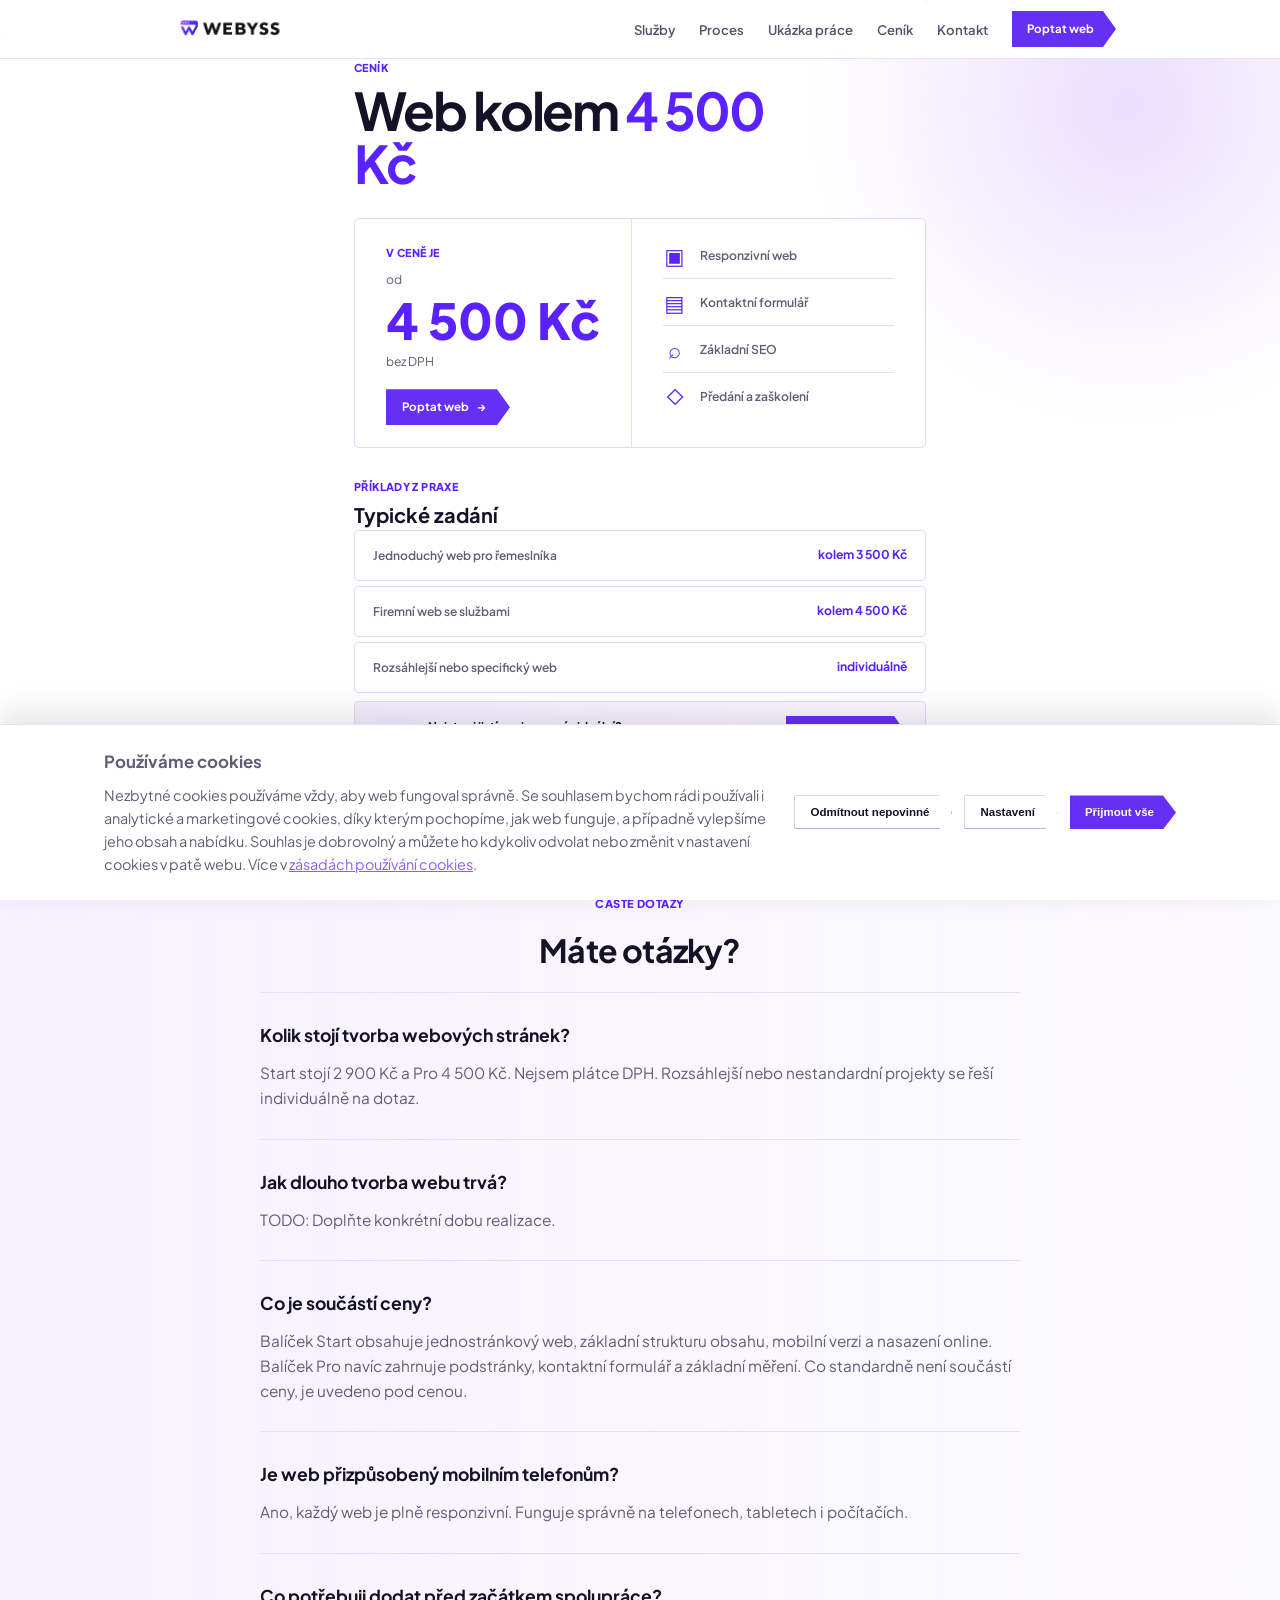
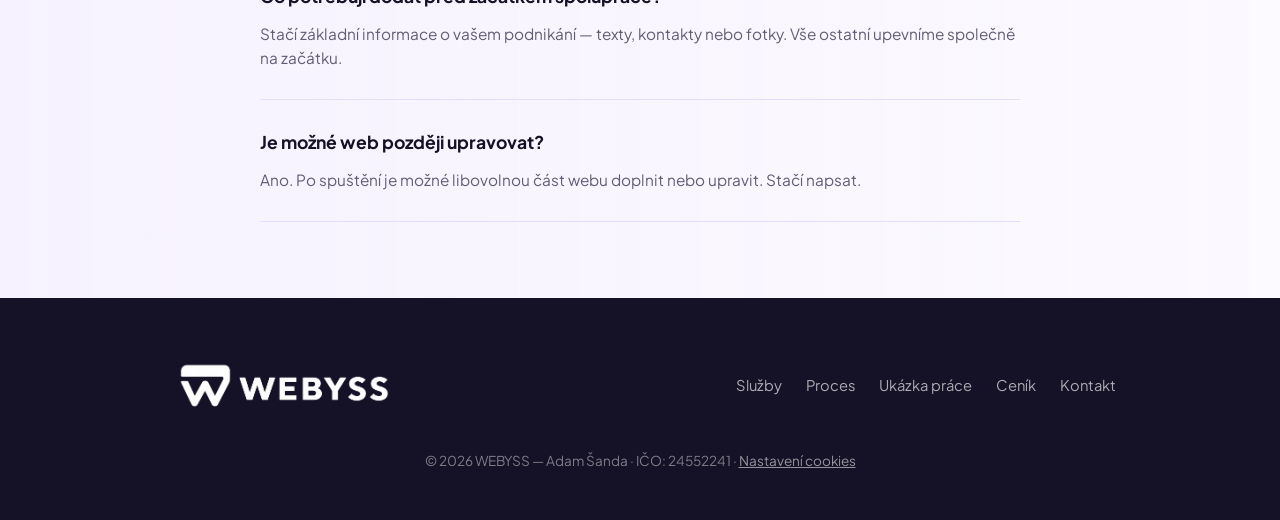
==== commit 516ed508: "Restore site styling outside pricing page" ====
--- a/cenik.html
+++ b/cenik.html
@@ -69,7 +69,7 @@
 }
 </script>
 </head>
-<body>
+<body class="pricing-page-body">
 
 <canvas id="network-bg" aria-hidden="true"></canvas>
 
--- a/styles.css
+++ b/styles.css
@@ -1601,3 +1601,429 @@
   .cookie-modal-actions .btn { width: 100%; }
 }
 
+/* -------------------- WEBYSS angular visual system -------------------- */
+
+:root {
+  --purple: #5a22ff;
+  --purple-dark: #4216d6;
+  --purple-light: #8e5cff;
+  --purple-tint: #f1edff;
+  --border: #e5ddff;
+  --ink: #151126;
+  --ink-soft: #625d75;
+  --bg-alt: #f8f5ff;
+  --radius: 8px;
+}
+
+.site-header {
+  background: rgba(255, 255, 255, 0.94);
+  border-bottom-color: #e8e0ff;
+}
+
+.container { max-width: 1000px; }
+
+.main-nav a {
+  font-weight: 600;
+  color: #57516a;
+}
+
+.main-nav a:hover { color: var(--purple); }
+
+.btn {
+  min-height: 42px;
+  padding: 0 28px 0 20px;
+  border-radius: 0;
+  clip-path: polygon(0 0, calc(100% - 13px) 0, 100% 50%, calc(100% - 13px) 100%, 0 100%);
+  font-size: 0.82rem;
+  font-weight: 700;
+  transition: filter 0.15s ease, transform 0.15s ease;
+}
+
+.btn-small {
+  min-height: 34px;
+  padding: 0 22px 0 15px;
+  font-size: 0.72rem;
+}
+
+.btn-primary {
+  background: #6530f4;
+  box-shadow: none;
+}
+
+.btn-primary:hover {
+  transform: translateY(-1px);
+  box-shadow: none;
+  filter: brightness(1.08);
+}
+
+.btn-ghost {
+  border: 1px solid #bcb0e9;
+  background: rgba(255, 255, 255, 0.76);
+  color: var(--ink);
+}
+
+.btn-ghost:hover {
+  border-color: var(--purple);
+  color: var(--purple);
+  transform: translateY(-1px);
+}
+
+.header-cta { min-height: 36px; }
+
+.section {
+  background: rgba(255, 255, 255, 0.88);
+}
+
+.section-alt {
+  background: linear-gradient(90deg, rgba(246, 241, 255, 0.94), rgba(251, 249, 255, 0.86));
+}
+
+.section-tag,
+.pricing-eyebrow,
+.pricing-label {
+  font-size: 0.7rem;
+  font-weight: 800;
+  letter-spacing: 0.04em;
+}
+
+h2 {
+  font-size: clamp(1.45rem, 3vw, 2rem);
+  letter-spacing: -0.025em;
+}
+
+.hero,
+.page-header {
+  background: rgba(255, 255, 255, 0.88);
+}
+
+.hero-glow,
+.hero-glow-teal { display: none; }
+
+.hero h1,
+.page-header h1 {
+  letter-spacing: -0.04em;
+}
+
+.hero-lead,
+.section-lead { font-size: 0.88rem; }
+
+.eyebrow {
+  padding: 4px 11px;
+  border-radius: 0;
+  background: var(--purple-tint);
+  color: var(--purple);
+  font-size: 0.7rem;
+  font-weight: 800;
+}
+
+.back-link {
+  color: #78728d;
+  font-size: 0.75rem;
+}
+
+.card,
+.contact-form,
+.showcase-frame,
+.showcase-card,
+.pricing-offer,
+.pricing-example,
+.pricing-cta {
+  border-radius: 5px;
+  box-shadow: none;
+}
+
+.showcase-frame {
+  border-color: #e0d5ff;
+  box-shadow: 0 10px 26px rgba(90, 34, 255, 0.07);
+}
+
+.browser-bar { background: #fbfaff; }
+
+.home-page .showcase-card {
+  border-color: #e1d8ff;
+  box-shadow: 0 12px 26px rgba(90, 34, 255, 0.12);
+}
+
+.showcase-card .btn,
+.pricing-button,
+.pricing-cta .btn { clip-path: polygon(0 0, calc(100% - 13px) 0, 100% 50%, calc(100% - 13px) 100%, 0 100%); }
+
+.contact-form {
+  background: #faf8ff;
+  border-color: #e3dbff;
+}
+
+.contact-form input,
+.contact-form textarea { font-size: 0.88rem; }
+
+.contact-form button { width: 100%; }
+
+.services-page .service-row {
+  border-color: #e4dcff;
+}
+
+.services-page .service-num {
+  color: #d9ceff;
+  font-weight: 700;
+}
+
+.services-page .service-row:hover {
+  padding-left: 0;
+  background: rgba(241, 237, 255, 0.48);
+}
+
+.services-page .service-row:hover .service-body h3,
+.services-page .service-row:nth-child(even):hover .service-body h3 { color: var(--ink); }
+
+.audience-item { border-color: #ded4ff; }
+
+.process-page .timeline::before { background: #ded4ff; }
+
+.timeline-marker {
+  width: 30px;
+  height: 30px;
+  left: -45px;
+  background: #ede7ff;
+  color: var(--purple);
+  font-size: 0.78rem;
+}
+
+.process-page .timeline-item:nth-child(even) .timeline-marker {
+  background: #dff8f4;
+  color: #139887;
+}
+
+.pricing-page {
+  background: rgba(255, 255, 255, 0.9);
+}
+
+.pricing-offer,
+.pricing-example { border-color: #e0d6ff; }
+
+.pricing-cta { border-color: #e1d8ff; }
+
+.site-footer { background: #151126; }
+
+@media (max-width: 560px) {
+  .site-header { backdrop-filter: none; }
+  .header-inner { min-height: 56px; }
+  .logo { width: 126px; height: 42px; }
+  .hero { padding-top: 76px; }
+  .hero h1 { font-size: 2.15rem; }
+  .page-header { padding-top: 62px; }
+  .section { padding: 60px 0; }
+  .btn { min-height: 40px; }
+}
+
+/* Pricing composition matched to the compact reference layout. */
+.pricing-page {
+  padding: 0 0 52px;
+  background:
+    radial-gradient(circle at 88% 6%, rgba(153, 91, 255, 0.2), transparent 24%),
+    #fff;
+}
+
+.pricing-page .container {
+  max-width: 640px;
+  padding-right: 34px;
+  padding-left: 34px;
+}
+
+.pricing-page h1 {
+  max-width: 430px;
+  margin-bottom: 28px;
+  font-size: clamp(2.45rem, 8vw, 3.25rem);
+  line-height: 1.02;
+  letter-spacing: -0.04em;
+}
+
+.pricing-eyebrow,
+.pricing-label {
+  margin-bottom: 8px;
+  font-size: 0.68rem;
+  letter-spacing: 0.035em;
+}
+
+.pricing-offer {
+  grid-template-columns: 0.9fr 1.1fr;
+  min-height: 222px;
+  border-radius: 5px;
+  background: rgba(255, 255, 255, 0.94);
+}
+
+.pricing-price-block {
+  padding: 25px 31px 22px;
+}
+
+.pricing-from,
+.pricing-vat { font-size: 0.76rem; }
+
+.pricing-amount {
+  margin: 7px 0 6px;
+  font-size: clamp(2.2rem, 7.3vw, 3.1rem);
+  white-space: nowrap;
+}
+
+.pricing-button {
+  min-height: 36px;
+  margin-top: 18px;
+  padding-right: 24px;
+  padding-left: 16px;
+  font-size: 0.72rem;
+}
+
+.pricing-features { padding: 13px 31px; }
+
+.pricing-features li {
+  gap: 14px;
+  min-height: 47px;
+  padding: 10px 0;
+  font-size: 0.76rem;
+}
+
+.pricing-feature-icon { width: 23px; font-size: 1.35rem; }
+
+.pricing-examples { margin-top: 30px; }
+
+.pricing-examples h2 {
+  margin-bottom: 4px;
+  font-size: 1.25rem;
+  line-height: 1.1;
+}
+
+.pricing-example-list { gap: 5px; }
+
+.pricing-example {
+  min-height: 51px;
+  padding: 12px 18px;
+  border-radius: 4px;
+  font-size: 0.75rem;
+}
+
+.pricing-example strong { font-size: 0.76rem; }
+
+.pricing-cta {
+  min-height: 66px;
+  gap: 13px;
+  margin-top: 8px;
+  padding: 10px 18px;
+  border-radius: 4px;
+}
+
+.pricing-cta-icon {
+  width: 42px;
+  height: 42px;
+  font-size: 1.55rem;
+}
+
+.pricing-cta strong { font-size: 0.75rem; }
+.pricing-cta p { font-size: 0.62rem; }
+.pricing-cta .btn { min-height: 36px; font-size: 0.72rem; }
+
+@media (max-width: 560px) {
+  .pricing-page { padding-top: 28px; }
+  .pricing-page .container { padding-right: 20px; padding-left: 20px; }
+  .pricing-page h1 { font-size: 2.3rem; }
+  .pricing-offer { grid-template-columns: 1fr; min-height: 0; }
+  .pricing-price-block { padding: 24px; }
+  .pricing-features { padding: 8px 24px; }
+  .pricing-example { font-size: 0.76rem; }
+}
+
+/* Restore the original site styling everywhere except the reference-matched pricing page. */
+body:not(.pricing-page-body) {
+  color: #1a1523;
+  background: #fff;
+}
+
+body:not(.pricing-page-body) .container { max-width: 1120px; }
+
+body:not(.pricing-page-body) .site-header {
+  background: rgba(255, 255, 255, 0.85);
+  border-bottom-color: #e8e1f4;
+}
+
+body:not(.pricing-page-body) .header-inner {
+  gap: 24px;
+  min-height: 0;
+  padding-top: 16px;
+  padding-bottom: 16px;
+}
+
+body:not(.pricing-page-body) .logo { width: 180px; height: 60px; }
+body:not(.pricing-page-body) .main-nav { gap: 28px; }
+body:not(.pricing-page-body) .main-nav a { color: #574f66; font-size: 0.96rem; font-weight: 500; }
+body:not(.pricing-page-body) .main-nav a:hover { color: #7c3aed; }
+body:not(.pricing-page-body) .header-cta { margin-left: 8px; }
+
+body:not(.pricing-page-body) .btn {
+  min-height: 0;
+  padding: 15px 28px;
+  border-radius: 999px;
+  clip-path: none;
+  font-size: 0.98rem;
+  font-weight: 600;
+}
+
+body:not(.pricing-page-body) .btn-small { padding: 11px 20px; font-size: 0.9rem; }
+
+body:not(.pricing-page-body) .btn-primary {
+  background: linear-gradient(135deg, #7c3aed, #a855f7);
+  box-shadow: 0 8px 20px rgba(124, 58, 237, 0.28);
+}
+
+body:not(.pricing-page-body) .btn-primary:hover {
+  transform: translateY(-2px);
+  box-shadow: 0 12px 26px rgba(124, 58, 237, 0.35);
+  filter: none;
+}
+
+body:not(.pricing-page-body) .btn-ghost {
+  border: 1.5px solid #e8e1f4;
+  background: #fff;
+  color: #1a1523;
+}
+
+body:not(.pricing-page-body) .btn-ghost:hover {
+  border-color: #7c3aed;
+  color: #7c3aed;
+  transform: translateY(-2px);
+}
+
+body:not(.pricing-page-body) .section { padding: 76px 0; background: rgba(255, 255, 255, 0.62); }
+body:not(.pricing-page-body) .section-alt { background: rgba(244, 238, 252, 0.62); }
+body:not(.pricing-page-body) .section-tag { color: #7c3aed; font-size: 0.85rem; }
+body:not(.pricing-page-body) h2 { font-size: clamp(1.65rem, 3vw, 2.15rem); }
+body:not(.pricing-page-body) .hero,
+body:not(.pricing-page-body) .page-header { background: linear-gradient(180deg, rgba(251, 249, 255, 0.22), rgba(255, 255, 255, 0.3)); }
+body:not(.pricing-page-body) .hero-glow,
+body:not(.pricing-page-body) .hero-glow-teal { display: block; }
+body:not(.pricing-page-body) .hero h1,
+body:not(.pricing-page-body) .page-header h1 { letter-spacing: -0.02em; }
+body:not(.pricing-page-body) .hero-lead,
+body:not(.pricing-page-body) .section-lead { font-size: 1rem; }
+body:not(.pricing-page-body) .eyebrow {
+  padding: 8px 16px;
+  border-radius: 999px;
+  background: #f1e8ff;
+  color: #6926d1;
+  font-size: 0.85rem;
+  font-weight: 600;
+}
+
+body:not(.pricing-page-body) .back-link { color: #8a8296; font-size: 0.9rem; }
+body:not(.pricing-page-body) .card,
+body:not(.pricing-page-body) .contact-form,
+body:not(.pricing-page-body) .showcase-frame,
+body:not(.pricing-page-body) .showcase-card { border-radius: 20px; }
+body:not(.pricing-page-body) .contact-form { background: #f4eefc; border-color: #e8e1f4; }
+body:not(.pricing-page-body) .showcase-frame { border-color: #e8e1f4; box-shadow: 0 10px 30px rgba(124, 58, 237, 0.1); }
+body:not(.pricing-page-body) .browser-bar { background: #f4eefc; }
+body:not(.pricing-page-body) .site-footer { background: #150f22; }
+
+@media (max-width: 560px) {
+  body:not(.pricing-page-body) .header-inner { min-height: 0; }
+  body:not(.pricing-page-body) .logo { width: 180px; height: 60px; }
+  body:not(.pricing-page-body) .btn { min-height: 0; }
+}
+
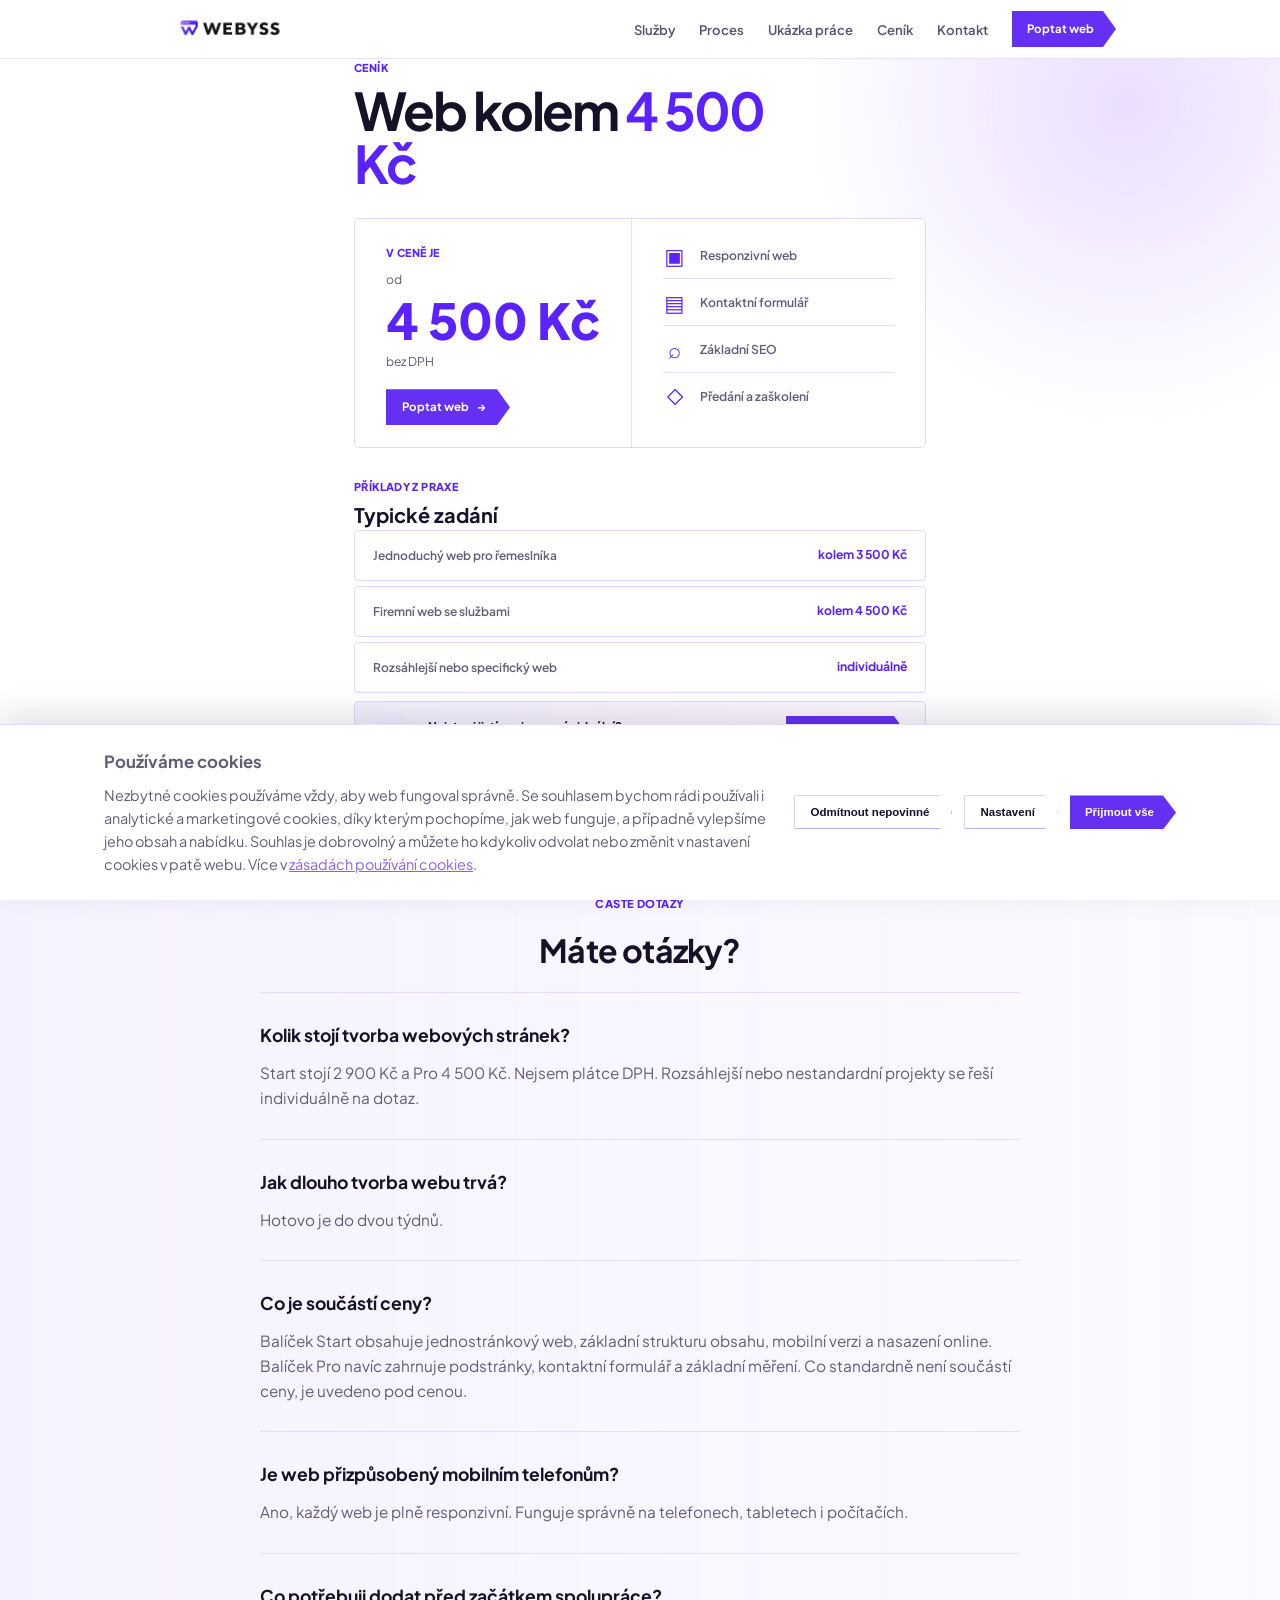
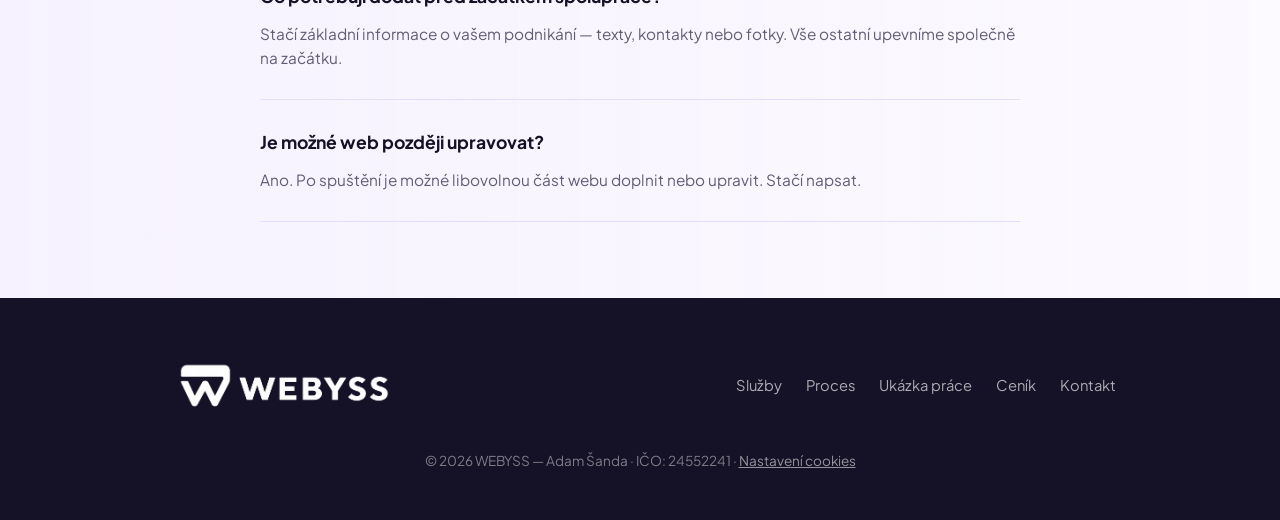
==== commit 5066dd43: "Update cenik.html" ====
--- a/cenik.html
+++ b/cenik.html
@@ -194,7 +194,7 @@
         </div>
         <div class="faq-item">
           <h3>Jak dlouho tvorba webu trvá?</h3>
-          <p>TODO: Doplňte konkrétní dobu realizace.</p>
+          <p>Hotovo je do dvou týdnů.</p>
         </div>
         <div class="faq-item">
           <h3>Co je součástí ceny?</h3>
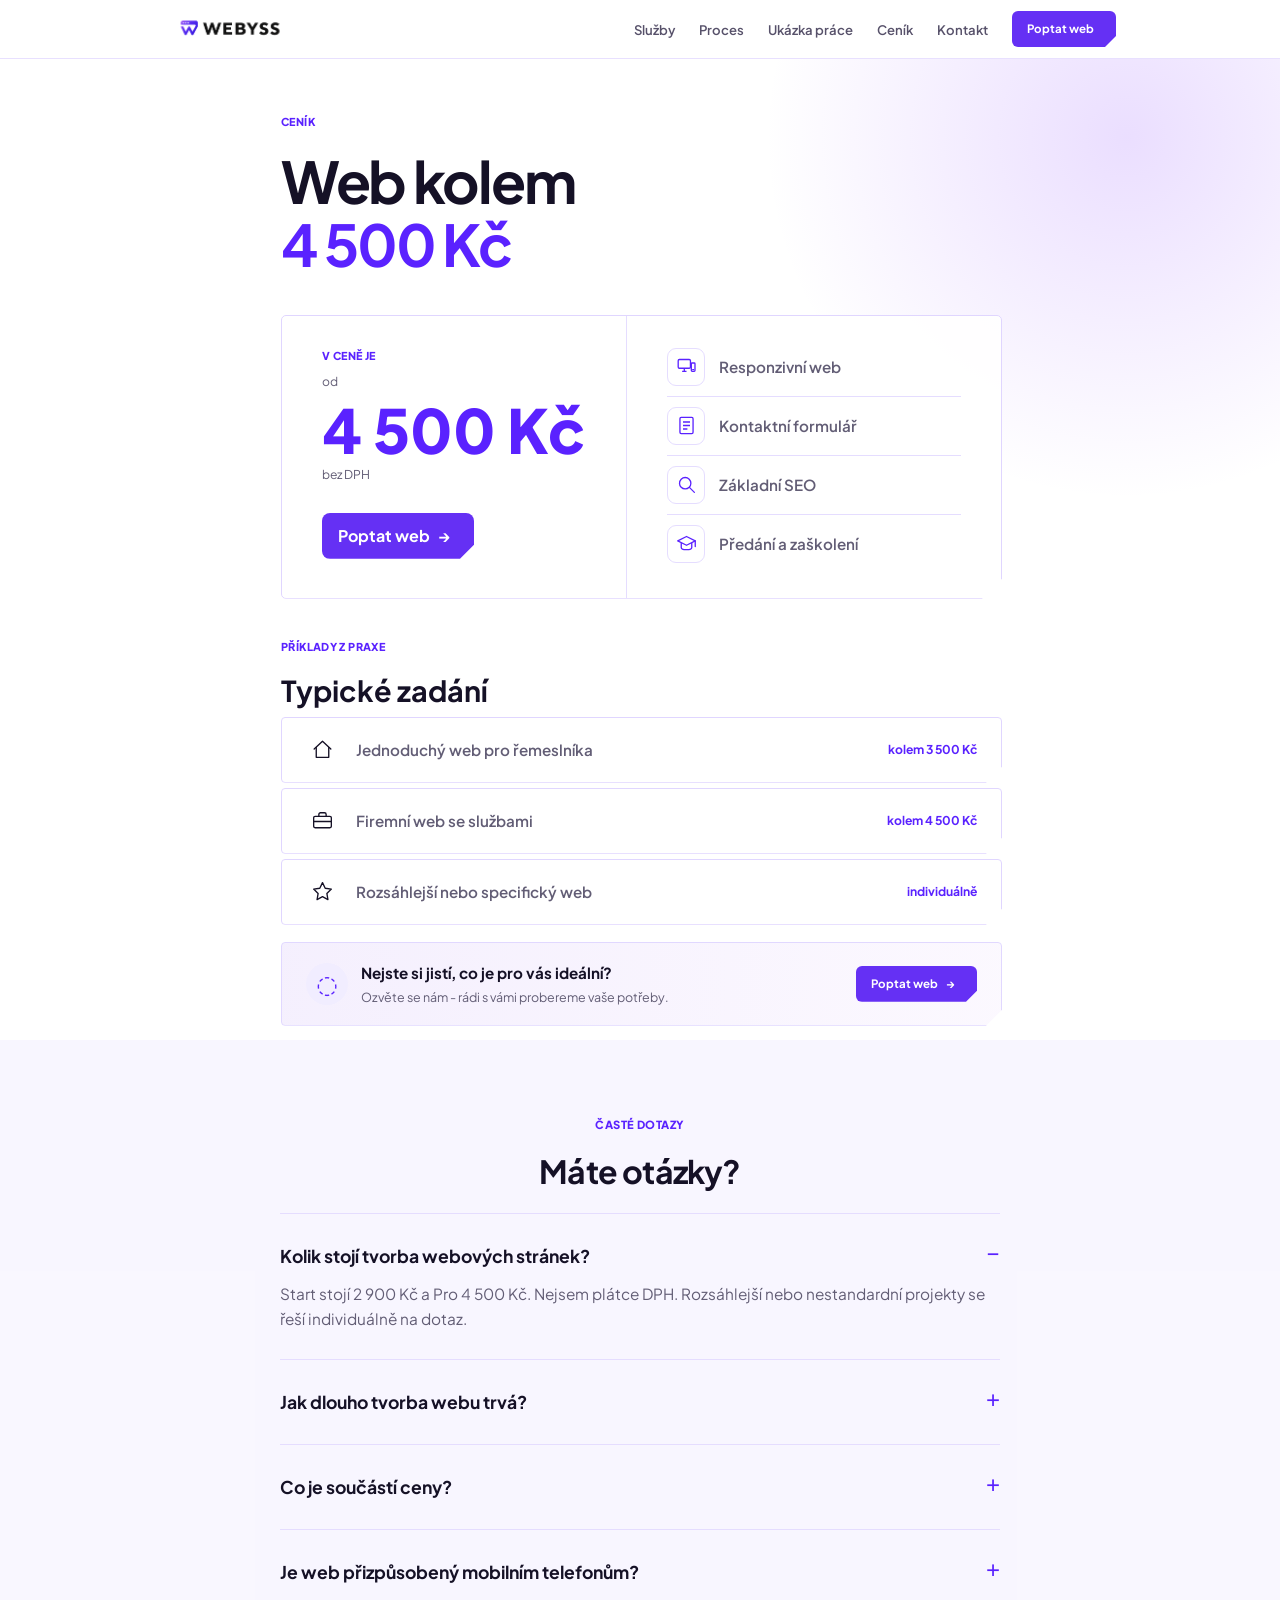
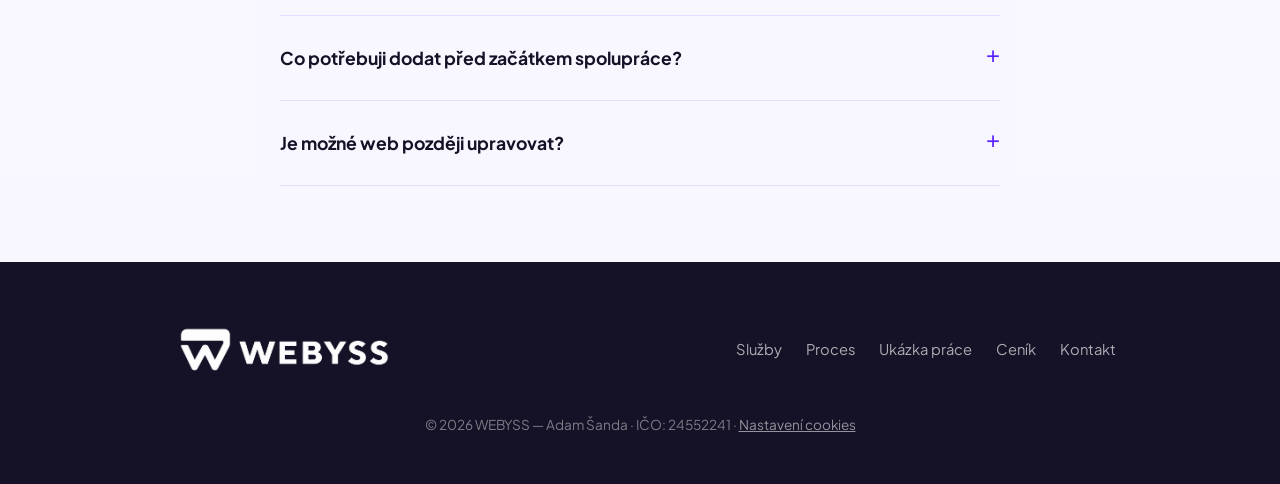
==== commit c08d7c54: "Redesign pricing page layout and unify chamfered-corner shape across buttons and boxes" ====
--- a/cenik.html
+++ b/cenik.html
@@ -108,19 +108,59 @@
           <a href="/#kontakt" class="btn btn-primary pricing-button">Poptat web <span aria-hidden="true">→</span></a>
         </div>
         <ul class="pricing-features">
-          <li><span class="pricing-feature-icon" aria-hidden="true">▣</span>Responzivní web</li>
-          <li><span class="pricing-feature-icon" aria-hidden="true">▤</span>Kontaktní formulář</li>
-          <li><span class="pricing-feature-icon" aria-hidden="true">⌕</span>Základní SEO</li>
-          <li><span class="pricing-feature-icon" aria-hidden="true">◇</span>Předání a zaškolení</li>
+          <li>
+            <span class="pricing-feature-icon" aria-hidden="true">
+              <svg viewBox="0 0 24 24" fill="none" stroke="currentColor" stroke-width="1.5"><rect x="2.5" y="4" width="14" height="10" rx="1.4"/><path d="M7 17.5h5"/><path d="M9.5 14v3.5"/><rect x="17.5" y="8" width="4.2" height="9.5" rx="0.9"/><path d="M18.5 15.6h2.2"/></svg>
+            </span>Responzivní web
+          </li>
+          <li>
+            <span class="pricing-feature-icon" aria-hidden="true">
+              <svg viewBox="0 0 24 24" fill="none" stroke="currentColor" stroke-width="1.5"><rect x="4.5" y="2.8" width="15" height="18.4" rx="1.4"/><path d="M8 8h8M8 12h8M8 16h5"/></svg>
+            </span>Kontaktní formulář
+          </li>
+          <li>
+            <span class="pricing-feature-icon" aria-hidden="true">
+              <svg viewBox="0 0 24 24" fill="none" stroke="currentColor" stroke-width="1.5"><circle cx="10.5" cy="10.5" r="6.5"/><path d="M15.3 15.3 21 21" stroke-linecap="round"/></svg>
+            </span>Základní SEO
+          </li>
+          <li>
+            <span class="pricing-feature-icon" aria-hidden="true">
+              <svg viewBox="0 0 24 24" fill="none" stroke="currentColor" stroke-width="1.5" stroke-linejoin="round"><path d="M12 4 2 9l10 5 10-5-10-5Z"/><path d="M6 11.5v5c0 1.4 2.7 2.5 6 2.5s6-1.1 6-2.5v-5"/><path d="M22 9v6.5" stroke-linecap="round"/></svg>
+            </span>Předání a zaškolení
+          </li>
         </ul>
       </div>
       <div class="pricing-examples">
         <p class="pricing-eyebrow">Příklady z praxe</p>
         <h2>Typické zadání</h2>
         <div class="pricing-example-list">
-          <div class="pricing-example"><span>Jednoduchý web pro řemeslníka</span><strong>kolem 3 500 Kč</strong></div>
-          <div class="pricing-example"><span>Firemní web se službami</span><strong>kolem 4 500 Kč</strong></div>
-          <div class="pricing-example"><span>Rozsáhlejší nebo specifický web</span><strong>individuálně</strong></div>
+          <div class="pricing-example">
+            <div class="pricing-example-info">
+              <span class="pricing-example-icon" aria-hidden="true">
+                <svg viewBox="0 0 24 24" fill="none" stroke="currentColor" stroke-width="1.3" stroke-linejoin="round" stroke-linecap="round"><path d="M4 11.5 12 4l8 7.5"/><path d="M6 10v9.5h12V10"/></svg>
+              </span>
+              <span>Jednoduchý web pro řemeslníka</span>
+            </div>
+            <strong>kolem 3 500 Kč</strong>
+          </div>
+          <div class="pricing-example">
+            <div class="pricing-example-info">
+              <span class="pricing-example-icon" aria-hidden="true">
+                <svg viewBox="0 0 24 24" fill="none" stroke="currentColor" stroke-width="1.3" stroke-linejoin="round" stroke-linecap="round"><rect x="3.5" y="8" width="17" height="11" rx="1.4"/><path d="M8.5 8V6.2c0-.9.7-1.6 1.6-1.6h3.8c.9 0 1.6.7 1.6 1.6V8"/><path d="M3.5 13h17"/></svg>
+              </span>
+              <span>Firemní web se službami</span>
+            </div>
+            <strong>kolem 4 500 Kč</strong>
+          </div>
+          <div class="pricing-example">
+            <div class="pricing-example-info">
+              <span class="pricing-example-icon" aria-hidden="true">
+                <svg viewBox="0 0 24 24" fill="none" stroke="currentColor" stroke-width="1.3" stroke-linejoin="round" stroke-linecap="round"><path d="m12 3.5 2.6 5.4 5.9.8-4.3 4.2 1 5.9-5.2-2.8-5.2 2.8 1-5.9-4.3-4.2 5.9-.8Z"/></svg>
+              </span>
+              <span>Rozsáhlejší nebo specifický web</span>
+            </div>
+            <strong>individuálně</strong>
+          </div>
         </div>
       </div>
       <aside class="pricing-cta" aria-label="Poptávka webu">
@@ -188,30 +228,30 @@
       <p class="section-tag center">Časté dotazy</p>
       <h2 class="center">Máte otázky?</h2>
       <div class="faq-list">
-        <div class="faq-item">
-          <h3>Kolik stojí tvorba webových stránek?</h3>
+        <details class="faq-item" open>
+          <summary>Kolik stojí tvorba webových stránek?</summary>
           <p>Start stojí 2 900 Kč a Pro 4 500 Kč. Nejsem plátce DPH. Rozsáhlejší nebo nestandardní projekty se řeší individuálně na dotaz.</p>
-        </div>
-        <div class="faq-item">
-          <h3>Jak dlouho tvorba webu trvá?</h3>
+        </details>
+        <details class="faq-item">
+          <summary>Jak dlouho tvorba webu trvá?</summary>
           <p>Hotovo je do dvou týdnů.</p>
-        </div>
-        <div class="faq-item">
-          <h3>Co je součástí ceny?</h3>
+        </details>
+        <details class="faq-item">
+          <summary>Co je součástí ceny?</summary>
           <p>Balíček Start obsahuje jednostránkový web, základní strukturu obsahu, mobilní verzi a nasazení online. Balíček Pro navíc zahrnuje podstránky, kontaktní formulář a základní měření. Co standardně není součástí ceny, je uvedeno pod cenou.</p>
-        </div>
-        <div class="faq-item">
-          <h3>Je web přizpůsobený mobilním telefonům?</h3>
+        </details>
+        <details class="faq-item">
+          <summary>Je web přizpůsobený mobilním telefonům?</summary>
           <p>Ano, každý web je plně responzivní. Funguje správně na telefonech, tabletech i počítačích.</p>
-        </div>
-        <div class="faq-item">
-          <h3>Co potřebuji dodat před začátkem spolupráce?</h3>
+        </details>
+        <details class="faq-item">
+          <summary>Co potřebuji dodat před začátkem spolupráce?</summary>
           <p>Stačí základní informace o vašem podnikání — texty, kontakty nebo fotky. Vše ostatní upevníme společně na začátku.</p>
-        </div>
-        <div class="faq-item">
-          <h3>Je možné web později upravovat?</h3>
+        </details>
+        <details class="faq-item">
+          <summary>Je možné web později upravovat?</summary>
           <p>Ano. Po spuštění je možné libovolnou část webu doplnit nebo upravit. Stačí napsat.</p>
-        </div>
+        </details>
       </div>
     </div>
   </section>
--- a/styles.css
+++ b/styles.css
@@ -467,6 +467,7 @@
   border-radius: 8px;
   background: rgba(255, 255, 255, 0.82);
   box-shadow: 0 12px 32px rgba(85, 36, 170, 0.06);
+  clip-path: polygon(0 0, 100% 0, 100% calc(100% - 20px), calc(100% - 20px) 100%, 0 100%);
 }
 
 .pricing-price-block {
@@ -511,12 +512,20 @@
 .pricing-features li:last-child { border-bottom: 0; }
 
 .pricing-feature-icon {
-  width: 30px;
+  display: inline-flex;
+  align-items: center;
+  justify-content: center;
+  width: 44px;
+  height: 44px;
+  border: 1px solid var(--border);
+  border-radius: 10px;
   color: var(--purple);
-  font-size: 1.7rem;
-  font-weight: 400;
-  line-height: 1;
-  text-align: center;
+  flex-shrink: 0;
+}
+
+.pricing-feature-icon svg {
+  width: 25px;
+  height: 25px;
 }
 
 .pricing-examples { margin-top: 58px; }
@@ -541,6 +550,28 @@
   background: rgba(255, 255, 255, 0.76);
   color: var(--ink-soft);
   font-weight: 600;
+  clip-path: polygon(0 0, 100% 0, 100% calc(100% - 16px), calc(100% - 16px) 100%, 0 100%);
+}
+
+.pricing-example-info {
+  display: flex;
+  align-items: center;
+  gap: 18px;
+}
+
+.pricing-example-icon {
+  display: inline-flex;
+  align-items: center;
+  justify-content: center;
+  width: 32px;
+  height: 32px;
+  color: var(--ink);
+  flex-shrink: 0;
+}
+
+.pricing-example-icon svg {
+  width: 25px;
+  height: 25px;
 }
 
 .pricing-example strong { white-space: nowrap; }
@@ -555,6 +586,7 @@
   border: 1px solid var(--border);
   border-radius: 6px;
   background: linear-gradient(90deg, rgba(124, 58, 237, 0.08), rgba(168, 85, 247, 0.04));
+  clip-path: polygon(0 0, 100% 0, 100% calc(100% - 16px), calc(100% - 16px) 100%, 0 100%);
 }
 
 .pricing-cta-icon {
@@ -719,6 +751,7 @@
   border: 1px solid var(--border);
   box-shadow: var(--shadow);
   background: #fff;
+  clip-path: polygon(0 0, 100% 0, 100% calc(100% - 28px), calc(100% - 28px) 100%, 0 100%);
 }
 
 .browser-bar {
@@ -773,6 +806,7 @@
   border-radius: var(--radius);
   box-shadow: 0 24px 50px rgba(124, 58, 237, 0.2);
   padding: 28px;
+  clip-path: polygon(0 0, 100% 0, 100% calc(100% - 20px), calc(100% - 20px) 100%, 0 100%);
 }
 
 .showcase-avatar {
@@ -804,12 +838,18 @@
 }
 
 .tags li {
-  background: var(--purple-tint);
-  color: var(--purple-dark);
+  background: var(--purple);
+  color: #fff;
   font-size: 0.82rem;
   font-weight: 600;
   padding: 6px 14px;
   border-radius: 999px;
+}
+
+.tags li:not(:first-child) {
+  background: transparent;
+  color: var(--purple-dark);
+  border: 1.5px solid var(--border);
 }
 
 /* -------------------- Pricing -------------------- */
@@ -940,6 +980,7 @@
   display: flex;
   flex-direction: column;
   gap: 30px;
+  clip-path: polygon(0 0, 100% 0, 100% calc(100% - 24px), calc(100% - 24px) 100%, 0 100%);
 }
 
 .field {
@@ -954,11 +995,15 @@
   gap: 10px;
 }
 
-.field-index {
-  font-family: "Courier New", monospace;
-  font-size: 0.78rem;
-  letter-spacing: 0.1em;
-  color: var(--muted);
+.field-icon {
+  display: inline-flex;
+  align-items: center;
+  color: var(--purple);
+}
+
+.field-icon svg {
+  width: 18px;
+  height: 18px;
 }
 
 .field label {
@@ -987,7 +1032,7 @@
   border-color: var(--purple);
 }
 
-.field-accent-teal .field-index { color: var(--teal); }
+.field-accent-teal .field-icon { color: var(--teal); }
 
 .field-accent-teal textarea:focus {
   border-color: var(--teal);
@@ -1363,11 +1408,38 @@
   color: var(--ink);
 }
 
+.faq-item summary {
+  position: relative;
+  padding-right: 34px;
+  color: var(--ink);
+  cursor: pointer;
+  font-size: 1.1rem;
+  font-weight: 700;
+  list-style: none;
+}
+
+.faq-item summary::-webkit-details-marker { display: none; }
+
+.faq-item summary::after {
+  content: "+";
+  position: absolute;
+  top: -3px;
+  right: 0;
+  color: var(--purple);
+  font-size: 1.45rem;
+  font-weight: 400;
+  line-height: 1;
+}
+
+.faq-item[open] summary::after { content: "−"; }
+
 .faq-item p {
   margin: 0;
   color: var(--ink-soft);
   font-size: 0.96rem;
 }
+
+.faq-item summary + p { margin-top: 12px; }
 
 /* -------------------- Cookie consent -------------------- */
 
@@ -1744,9 +1816,15 @@
   box-shadow: 0 12px 26px rgba(90, 34, 255, 0.12);
 }
 
-.showcase-card .btn,
-.pricing-button,
-.pricing-cta .btn { clip-path: polygon(0 0, calc(100% - 13px) 0, 100% 50%, calc(100% - 13px) 100%, 0 100%); }
+.btn-primary {
+  border-radius: 8px !important;
+  clip-path: polygon(0 0, 100% 0, 100% calc(100% - 14px), calc(100% - 14px) 100%, 0 100%) !important;
+}
+
+.btn-primary.btn-small {
+  border-radius: 6px !important;
+  clip-path: polygon(0 0, 100% 0, 100% calc(100% - 11px), calc(100% - 11px) 100%, 0 100%) !important;
+}
 
 .contact-form {
   background: #faf8ff;
@@ -1881,7 +1959,8 @@
   font-size: 0.76rem;
 }
 
-.pricing-feature-icon { width: 23px; font-size: 1.35rem; }
+.pricing-feature-icon { width: 38px; height: 38px; border-radius: 9px; }
+.pricing-feature-icon svg { width: 21px; height: 21px; }
 
 .pricing-examples { margin-top: 30px; }
 
@@ -1928,6 +2007,105 @@
   .pricing-price-block { padding: 24px; }
   .pricing-features { padding: 8px 24px; }
   .pricing-example { font-size: 0.76rem; }
+}
+
+/* Keep the pricing page focused on the reference composition. */
+.pricing-page-body #network-bg,
+.pricing-page-body .site-header,
+.pricing-page-body .section,
+.pricing-page-body .site-footer,
+.pricing-page-body .cookie-banner,
+.pricing-page-body .cookie-modal-overlay {
+  display: none;
+}
+
+.pricing-page-body .pricing-page {
+  min-height: 100vh;
+  padding: 54px 0 14px;
+  background:
+    radial-gradient(circle at 88% 8%, rgba(153, 91, 255, 0.2), transparent 25%),
+    #fff;
+}
+
+.pricing-page-body .pricing-page .container {
+  max-width: 768px;
+  padding-right: 22px;
+  padding-left: 25px;
+}
+
+.pricing-page-body .pricing-page h1 {
+  max-width: 325px;
+  margin-bottom: 40px;
+  font-size: 3.6rem;
+  line-height: 1.08;
+}
+
+.pricing-page-body .pricing-eyebrow { margin-bottom: 20px; }
+
+.pricing-page-body .pricing-offer {
+  grid-template-columns: 0.96fr 1.04fr;
+  min-height: 284px;
+}
+
+.pricing-page-body .pricing-price-block {
+  min-width: 0;
+  padding: 31px 40px;
+}
+.pricing-page-body .pricing-amount { font-size: 3.8rem; }
+.pricing-page-body .pricing-button {
+  min-height: 46px;
+  margin-top: 28px;
+  font-size: 1rem;
+}
+.pricing-page-body .pricing-features {
+  min-width: 0;
+  padding: 22px 40px;
+}
+.pricing-page-body .pricing-features li { min-height: 56px; font-size: 0.95rem; }
+.pricing-page-body .pricing-examples { margin-top: 39px; }
+.pricing-page-body .pricing-examples h2 { margin-bottom: 10px; font-size: 1.8rem; }
+.pricing-page-body .pricing-example { min-height: 62px; padding: 16px 24px; font-size: 0.95rem; }
+.pricing-page-body .pricing-cta { min-height: 84px; margin-top: 17px; padding: 16px 24px; }
+.pricing-page-body .pricing-cta strong { font-size: 0.95rem; }
+.pricing-page-body .pricing-cta p { font-size: 0.78rem; }
+
+@media (max-width: 560px) {
+  .pricing-page-body .pricing-page { padding-top: 32px; }
+  .pricing-page-body .pricing-page .container { padding-right: 20px; padding-left: 20px; }
+  .pricing-page-body .pricing-page h1 { font-size: 2.3rem; margin-bottom: 28px; }
+  .pricing-page-body .pricing-eyebrow { margin-bottom: 8px; }
+  .pricing-page-body .pricing-offer { grid-template-columns: 1fr; }
+  .pricing-page-body .pricing-price-block { padding: 24px; }
+  .pricing-page-body .pricing-features { padding: 8px 24px; }
+  .pricing-page-body .pricing-amount { font-size: 3rem; }
+  .pricing-page-body .pricing-example { min-height: 51px; font-size: 0.76rem; }
+  .pricing-page-body .pricing-cta { min-height: 66px; }
+}
+
+/* The pricing page keeps the shared navigation and its FAQ below the reference block. */
+.pricing-page-body .site-header,
+.pricing-page-body .pricing-page-body .site-header {
+  display: block;
+}
+
+.pricing-page-body .pricing-page-body .section,
+.pricing-page-body .section#faq {
+  display: block;
+}
+
+.pricing-page-body section[hidden] { display: none; }
+.pricing-page-body .site-footer { display: block; }
+
+.pricing-page-body .section#faq {
+  padding: 76px 0;
+  background: rgba(248, 246, 255, 0.9);
+}
+
+.pricing-page-body .section#faq .container { max-width: 768px; }
+
+@media (max-width: 560px) {
+  .pricing-page-body .section#faq { padding: 58px 0; }
+  .pricing-page-body .section#faq .container { padding-right: 20px; padding-left: 20px; }
 }
 
 /* Restore the original site styling everywhere except the reference-matched pricing page. */
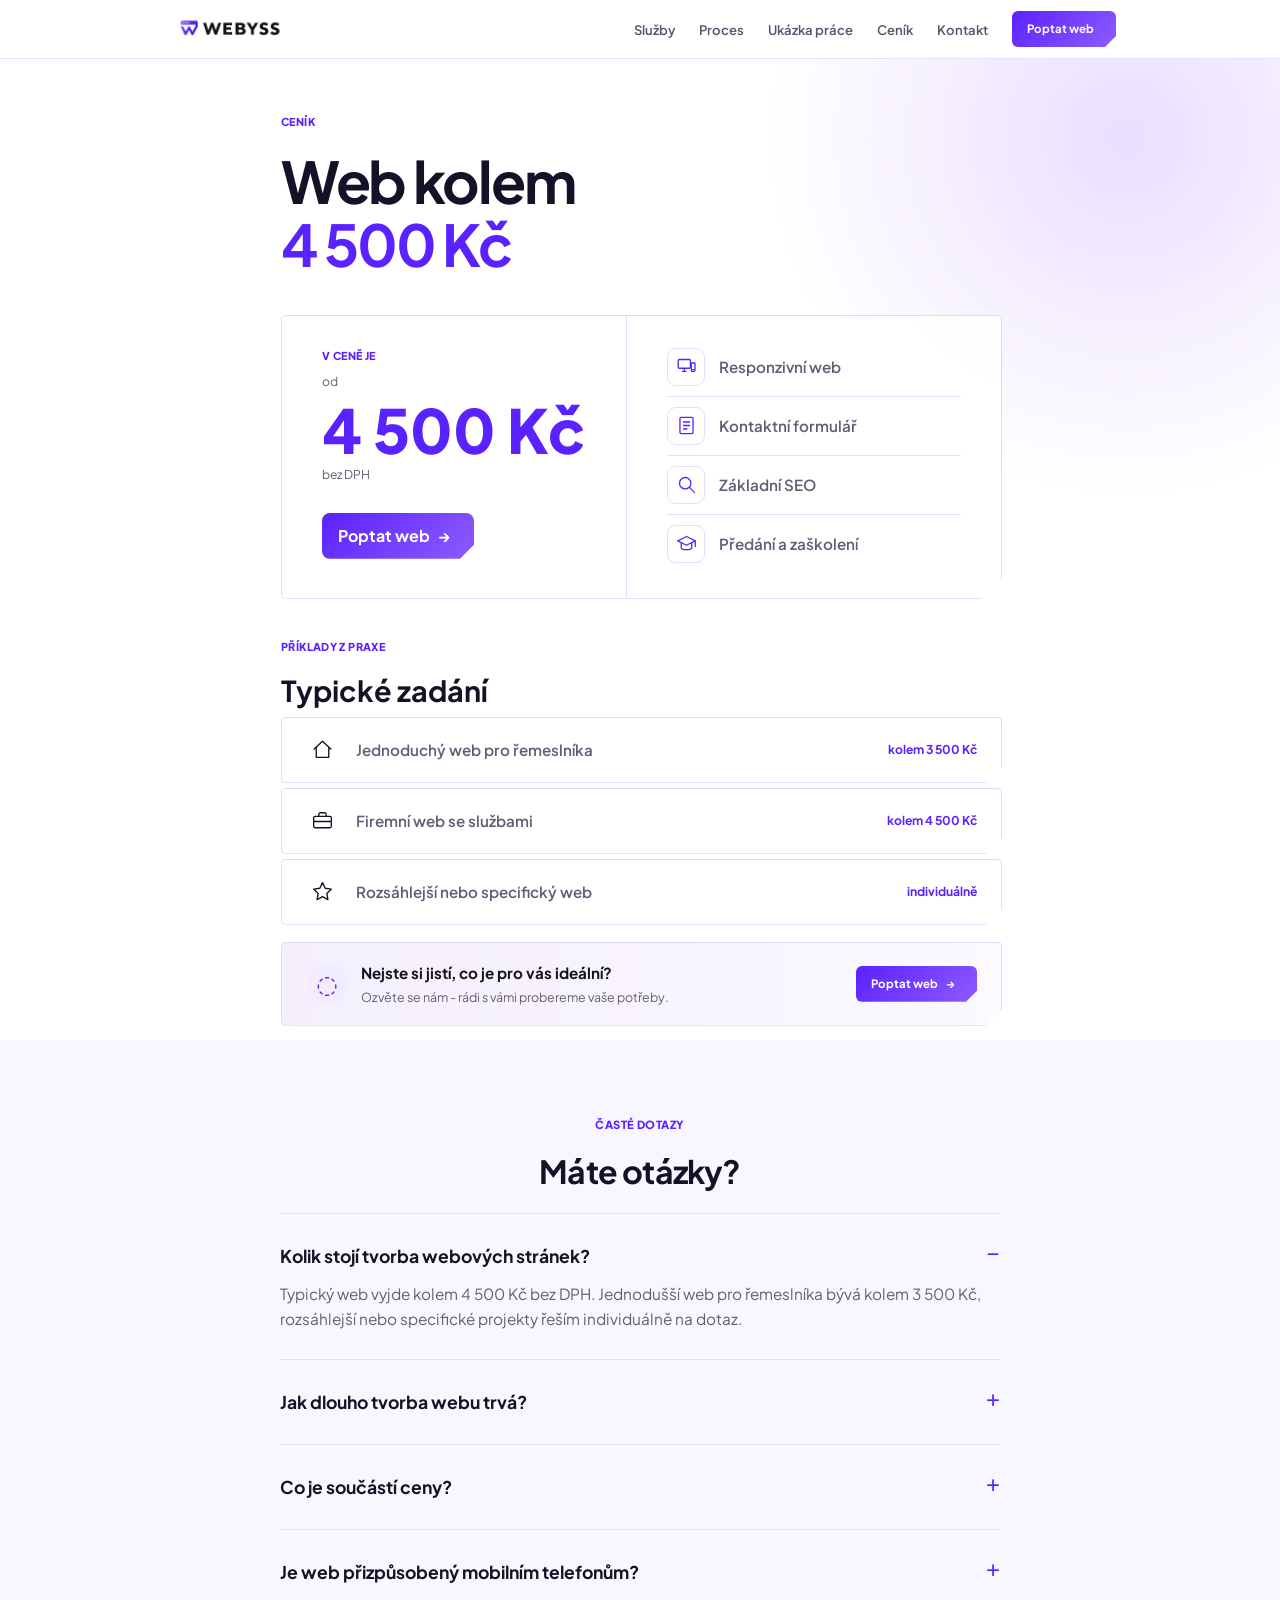
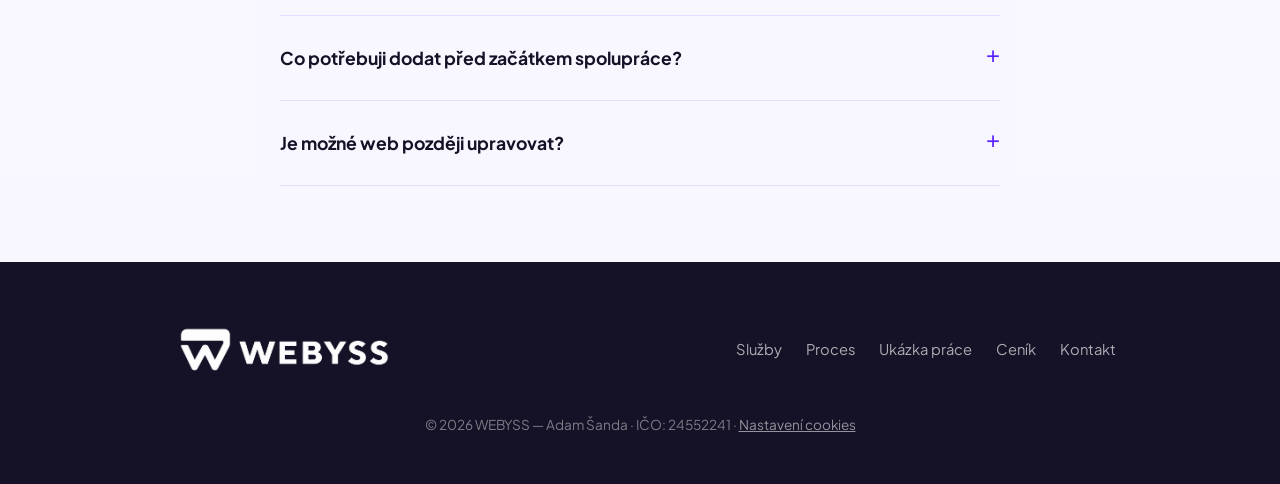
==== commit 9f5057b5: "Add 3-tier button system, update pricing FAQ answers, remove contact form field icons" ====
--- a/cenik.html
+++ b/cenik.html
@@ -58,7 +58,7 @@
       "url": "https://webyss.cz/cenik.html",
       "mainEntity": [
         {"@type": "Question", "name": "Kolik stojí tvorba webových stránek?", "acceptedAnswer": {"@type": "Answer", "text": "Typický web stojí kolem 4 500 Kč bez DPH. Rozsáhlejší nebo specifické projekty jsou individuální."}},
-        {"@type": "Question", "name": "Jak dlouho tvorba webu trvá?", "acceptedAnswer": {"@type": "Answer", "text": "Doba realizace záleží na rozsahu a připravenosti podkladů."}},
+        {"@type": "Question", "name": "Jak dlouho tvorba webu trvá?", "acceptedAnswer": {"@type": "Answer", "text": "Hotovo bývá zpravidla mezi 2 až 4 týdny, přesný termín záleží na rozsahu a připravenosti podkladů."}},
         {"@type": "Question", "name": "Co je součástí ceny?", "acceptedAnswer": {"@type": "Answer", "text": "V ceně je responzivní web, kontaktní formulář, základní SEO, předání a zaškolení."}},
         {"@type": "Question", "name": "Je web přizpůsobený mobilním telefonům?", "acceptedAnswer": {"@type": "Answer", "text": "Ano, každý web je plně responzivní a funguje na telefonech, tabletech i počítačích."}},
         {"@type": "Question", "name": "Co potřebuji dodat před začátkem spolupráce?", "acceptedAnswer": {"@type": "Answer", "text": "Stačí texty, kontakty, fotky nebo základní informace o vašem podnikání."}},
@@ -230,15 +230,15 @@
       <div class="faq-list">
         <details class="faq-item" open>
           <summary>Kolik stojí tvorba webových stránek?</summary>
-          <p>Start stojí 2 900 Kč a Pro 4 500 Kč. Nejsem plátce DPH. Rozsáhlejší nebo nestandardní projekty se řeší individuálně na dotaz.</p>
+          <p>Typický web vyjde kolem 4 500 Kč bez DPH. Jednodušší web pro řemeslníka bývá kolem 3 500 Kč, rozsáhlejší nebo specifické projekty řeším individuálně na dotaz.</p>
         </details>
         <details class="faq-item">
           <summary>Jak dlouho tvorba webu trvá?</summary>
-          <p>Hotovo je do dvou týdnů.</p>
+          <p>Hotovo bývá zpravidla mezi 2 až 4 týdny. Přesný termín záleží na rozsahu a připravenosti podkladů.</p>
         </details>
         <details class="faq-item">
           <summary>Co je součástí ceny?</summary>
-          <p>Balíček Start obsahuje jednostránkový web, základní strukturu obsahu, mobilní verzi a nasazení online. Balíček Pro navíc zahrnuje podstránky, kontaktní formulář a základní měření. Co standardně není součástí ceny, je uvedeno pod cenou.</p>
+          <p>V ceně je responzivní web, kontaktní formulář, základní SEO a předání se zaškolením. Rozsáhlejší nebo specifické požadavky nad rámec toho se řeší individuálně.</p>
         </details>
         <details class="faq-item">
           <summary>Je web přizpůsobený mobilním telefonům?</summary>
--- a/styles.css
+++ b/styles.css
@@ -2205,3 +2205,58 @@
   body:not(.pricing-page-body) .btn { min-height: 0; }
 }
 
+/* -------------------- Button system: primary / secondary / tertiary-outline -------------------- */
+/* Forced with !important to win over the page-scoped overrides above, site-wide. */
+
+.btn-primary {
+  background: linear-gradient(135deg, var(--purple), var(--purple-light)) !important;
+  color: #fff !important;
+}
+
+.btn-primary:hover {
+  background: linear-gradient(135deg, var(--purple-dark), var(--purple)) !important;
+  filter: none !important;
+}
+
+.btn-secondary {
+  background: #fff !important;
+  color: var(--purple) !important;
+  border: 1.5px solid var(--purple) !important;
+  box-shadow: none !important;
+  border-radius: 8px !important;
+  clip-path: polygon(0 0, 100% 0, 100% calc(100% - 14px), calc(100% - 14px) 100%, 0 100%) !important;
+}
+
+.btn-secondary:hover {
+  background: var(--purple-tint) !important;
+  border-color: var(--purple-dark) !important;
+  color: var(--purple-dark) !important;
+  transform: translateY(-2px);
+}
+
+.btn-secondary.btn-small {
+  border-radius: 6px !important;
+  clip-path: polygon(0 0, 100% 0, 100% calc(100% - 11px), calc(100% - 11px) 100%, 0 100%) !important;
+}
+
+.btn-ghost {
+  background: #fff !important;
+  color: var(--purple) !important;
+  border: 1.5px solid var(--border) !important;
+  box-shadow: none !important;
+  border-radius: 8px !important;
+  clip-path: polygon(0 0, 100% 0, 100% calc(100% - 14px), calc(100% - 14px) 100%, 0 100%) !important;
+}
+
+.btn-ghost:hover {
+  border-color: var(--purple) !important;
+  background: var(--purple-tint) !important;
+  color: var(--purple-dark) !important;
+  transform: translateY(-2px);
+}
+
+.btn-ghost.btn-small {
+  border-radius: 6px !important;
+  clip-path: polygon(0 0, 100% 0, 100% calc(100% - 11px), calc(100% - 11px) 100%, 0 100%) !important;
+}
+
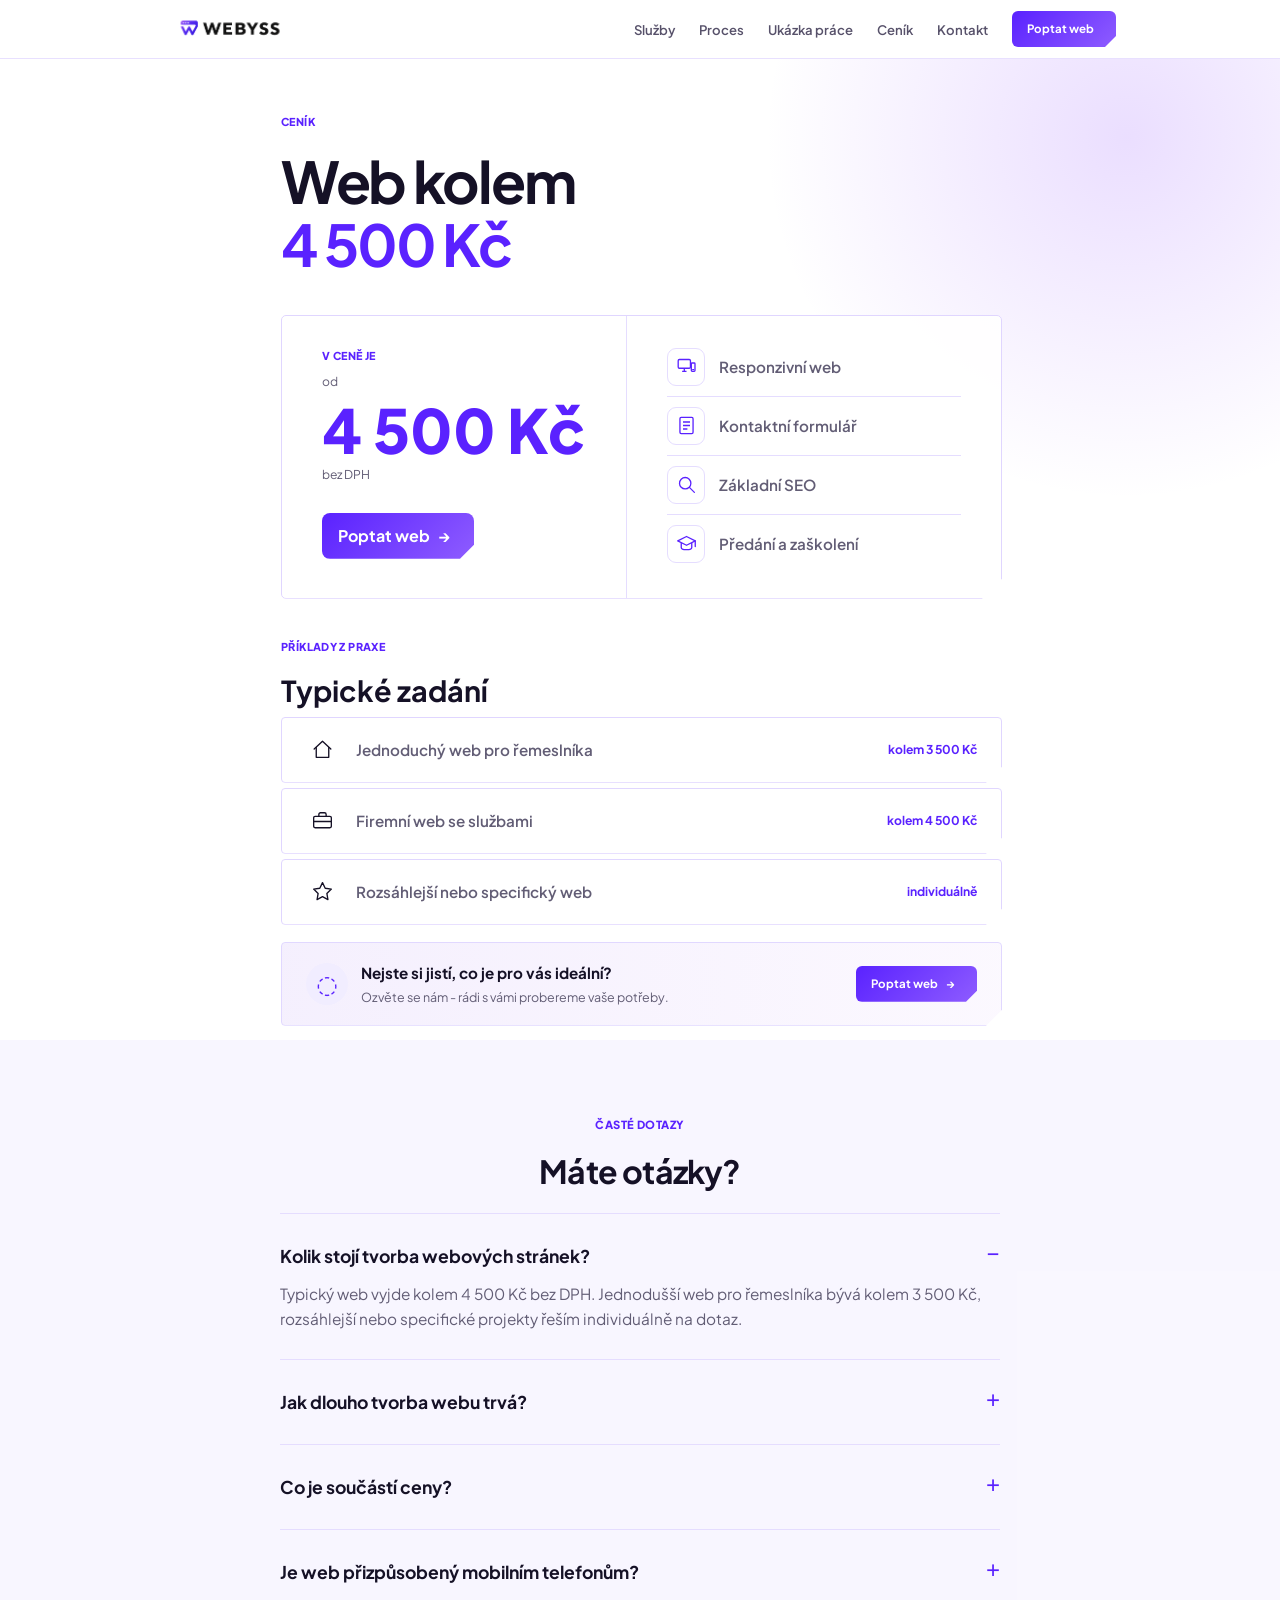
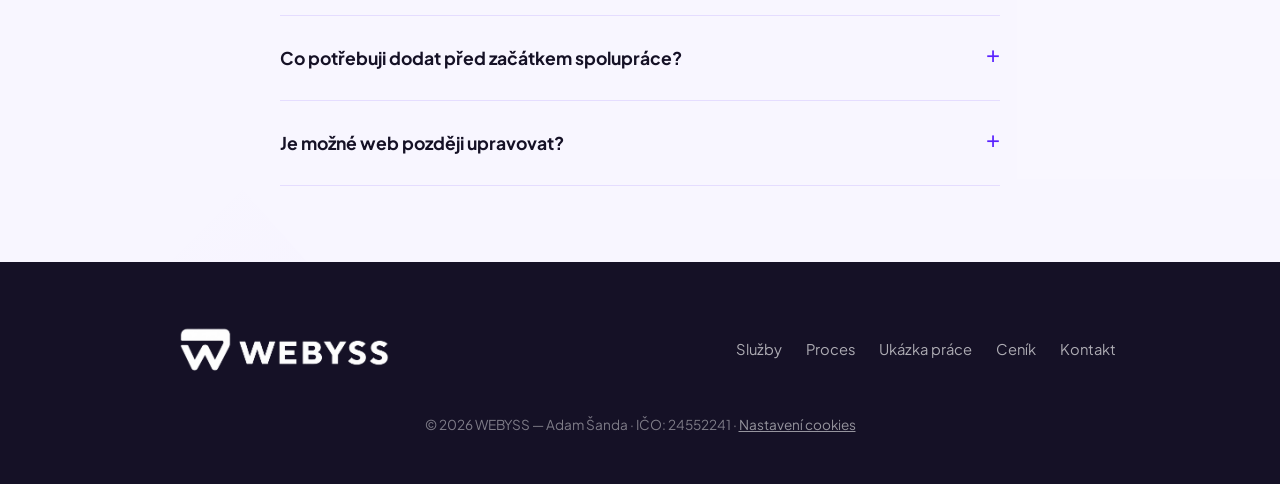
==== commit 9f3fa573: "Replace JS network/particle canvas with static CSS-only brand decoration (soft glow + chamfered frag" ====
--- a/cenik.html
+++ b/cenik.html
@@ -71,8 +71,6 @@
 </head>
 <body class="pricing-page-body">
 
-<canvas id="network-bg" aria-hidden="true"></canvas>
-
 <header class="site-header" id="top">
   <div class="container header-inner">
     <a href="/" class="logo" aria-label="WEBYSS">
--- a/styles.css
+++ b/styles.css
@@ -36,17 +36,6 @@
   position: relative;
 }
 
-/* Floating network / "web" canvas — fixed to the viewport so it shows
-   through every translucent section across the whole site, not just the hero */
-#network-bg {
-  position: fixed;
-  inset: 0;
-  width: 100%;
-  height: 100%;
-  z-index: 0;
-  pointer-events: none;
-}
-
 img { max-width: 100%; display: block; }
 
 a { color: inherit; text-decoration: none; }
@@ -181,7 +170,18 @@
 }
 
 .section-alt {
+  position: relative;
   background: rgba(244, 238, 252, 0.62);
+}
+
+.section-alt::before {
+  content: "";
+  position: absolute;
+  inset: 0;
+  z-index: -1;
+  pointer-events: none;
+  background: linear-gradient(315deg, rgba(124, 58, 237, 0.05), transparent 55%);
+  clip-path: polygon(0 58%, 24% 100%, 0 100%);
 }
 
 .section-tag {
@@ -224,26 +224,25 @@
   max-width: 780px;
 }
 
-.hero-glow {
+/* Subtle brand-shape decoration: soft purple glow + one large chamfered
+   fragment echoing the CTA-button corner cut. Static, low-contrast, CSS-only. */
+.hero::before {
+  content: "";
   position: absolute;
-  top: -180px;
-  right: -160px;
-  width: 560px;
-  height: 560px;
-  background: radial-gradient(circle, rgba(168, 85, 247, 0.18), transparent 70%);
-  border-radius: 50%;
-  z-index: 0;
-}
-
-.hero-glow-teal {
+  inset: 0;
+  z-index: -1;
+  pointer-events: none;
+  background: radial-gradient(circle at 86% 12%, rgba(124, 58, 237, 0.08) 0%, rgba(124, 58, 237, 0.03) 35%, transparent 70%);
+}
+
+.hero::after {
+  content: "";
   position: absolute;
-  bottom: -200px;
-  left: -140px;
-  width: 460px;
-  height: 460px;
-  background: radial-gradient(circle, rgba(20, 184, 166, 0.14), transparent 70%);
-  border-radius: 50%;
-  z-index: 0;
+  inset: 0;
+  z-index: -1;
+  pointer-events: none;
+  background: linear-gradient(135deg, rgba(124, 58, 237, 0.05), rgba(124, 58, 237, 0.015) 55%, transparent 55%);
+  clip-path: polygon(62% 0, 100% 0, 100% 100%, 82% 100%, 62% 84%);
 }
 
 .eyebrow {
@@ -313,8 +312,28 @@
 .page-header {
   position: relative;
   z-index: 1;
+  overflow: hidden;
   padding: 72px 0 58px;
   background: linear-gradient(180deg, rgba(251, 249, 255, 0.22) 0%, rgba(255, 255, 255, 0.3) 100%);
+}
+
+.page-header::before {
+  content: "";
+  position: absolute;
+  inset: 0;
+  z-index: -1;
+  pointer-events: none;
+  background: radial-gradient(circle at 86% 12%, rgba(124, 58, 237, 0.08) 0%, rgba(124, 58, 237, 0.03) 35%, transparent 70%);
+}
+
+.page-header::after {
+  content: "";
+  position: absolute;
+  inset: 0;
+  z-index: -1;
+  pointer-events: none;
+  background: linear-gradient(135deg, rgba(124, 58, 237, 0.05), rgba(124, 58, 237, 0.015) 55%, transparent 55%);
+  clip-path: polygon(62% 0, 100% 0, 100% 100%, 82% 100%, 62% 84%);
 }
 
 .back-link {
@@ -1162,6 +1181,11 @@
   .section { padding: 70px 0; }
   .hero { padding: 110px 0 70px; }
   .page-header { padding: 120px 0 50px; }
+  .hero::after,
+  .page-header::after,
+  .section-alt::before { display: none; }
+  .hero::before,
+  .page-header::before { opacity: 0.6; }
   .pricing-page { padding: 108px 0 64px; }
   .pricing-page h1 { margin-bottom: 32px; }
   .pricing-offer { grid-template-columns: 1fr; }
@@ -1768,9 +1792,6 @@
   background: rgba(255, 255, 255, 0.88);
 }
 
-.hero-glow,
-.hero-glow-teal { display: none; }
-
 .hero h1,
 .page-header h1 {
   letter-spacing: -0.04em;
@@ -2010,7 +2031,6 @@
 }
 
 /* Keep the pricing page focused on the reference composition. */
-.pricing-page-body #network-bg,
 .pricing-page-body .site-header,
 .pricing-page-body .section,
 .pricing-page-body .site-footer,
@@ -2174,8 +2194,6 @@
 body:not(.pricing-page-body) h2 { font-size: clamp(1.65rem, 3vw, 2.15rem); }
 body:not(.pricing-page-body) .hero,
 body:not(.pricing-page-body) .page-header { background: linear-gradient(180deg, rgba(251, 249, 255, 0.22), rgba(255, 255, 255, 0.3)); }
-body:not(.pricing-page-body) .hero-glow,
-body:not(.pricing-page-body) .hero-glow-teal { display: block; }
 body:not(.pricing-page-body) .hero h1,
 body:not(.pricing-page-body) .page-header h1 { letter-spacing: -0.02em; }
 body:not(.pricing-page-body) .hero-lead,
